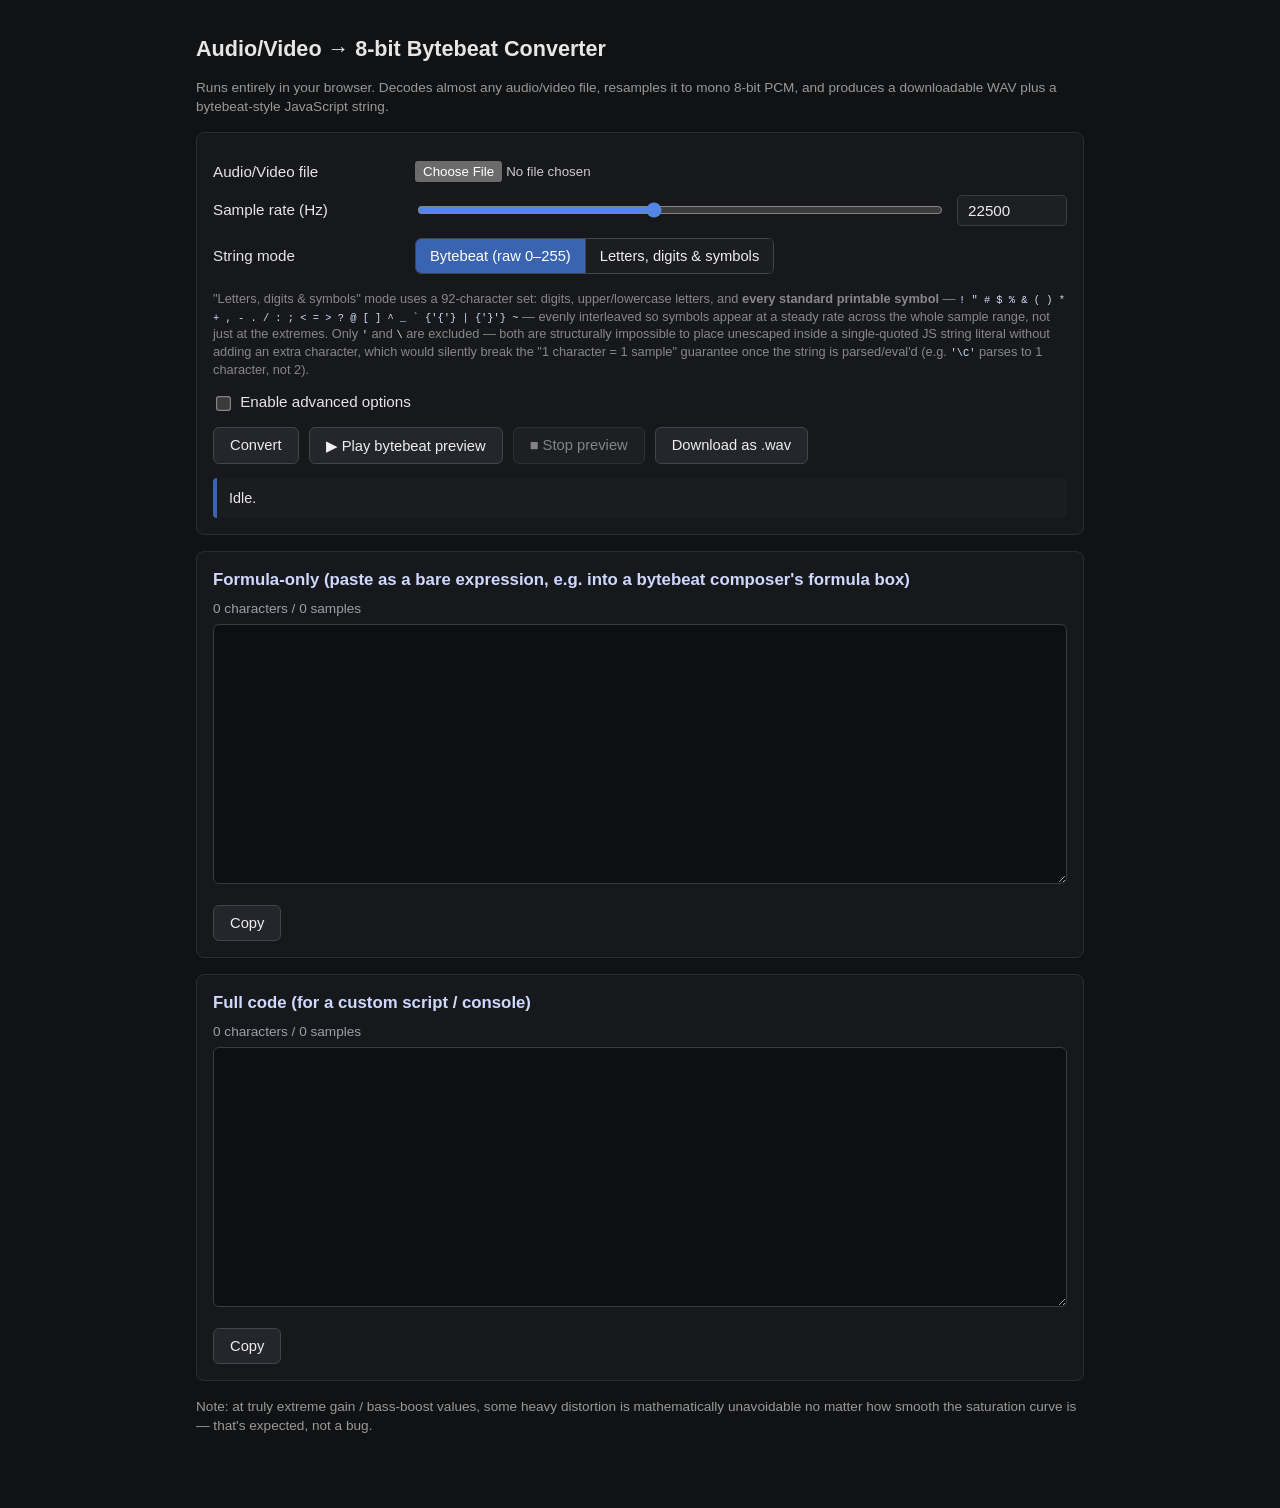
==== index.html @ 59a9df99 "Update index.html" ====
<!DOCTYPE html>
<html lang="en">
<head>
<meta charset="UTF-8">
<meta name="viewport" content="width=device-width, initial-scale=1.0">
<title>Audio/Video → Bytebeat Converter</title>
<style>
  :root { color-scheme: dark; }
  * { box-sizing: border-box; }
  body {
    background: #111214;
    color: #e6e6e6;
    font-family: -apple-system, BlinkMacSystemFont, "Segoe UI", Roboto, Arial, sans-serif;
    max-width: 920px;
    margin: 0 auto;
    padding: 20px 16px 60px;
    line-height: 1.4;
  }
  h1 { font-size: 1.35em; margin-bottom: 4px; }
  h3 { margin: 0 0 8px; font-size: 1.05em; color: #cfd8ff; }
  .subtle { color: #999; font-size: 0.85em; }
  .section {
    background: #17181b;
    border: 1px solid #2c2d31;
    border-radius: 8px;
    padding: 16px;
    margin: 16px 0;
  }
  .row {
    display: flex;
    align-items: center;
    gap: 12px;
    margin: 12px 0;
    flex-wrap: wrap;
  }
  .row > label {
    min-width: 190px;
    font-size: 0.95em;
  }
  .row.hidden { display: none; }
  input[type="number"] {
    background: #1e1f23;
    color: #eee;
    border: 1px solid #3a3b40;
    padding: 6px 10px;
    border-radius: 5px;
    width: 110px;
    font-size: 0.95em;
  }
  input[type="number"]:disabled { opacity: 0.45; }
  input[type="range"] {
    flex: 1;
    min-width: 160px;
    accent-color: #5386e4;
  }
  input[type="file"] { color: #ccc; max-width: 100%; }
  input[type="checkbox"] { transform: scale(1.15); margin-right: 6px; vertical-align: middle; }
  button {
    background: #24262b;
    color: #eee;
    border: 1px solid #43454b;
    padding: 9px 16px;
    border-radius: 6px;
    cursor: pointer;
    font-size: 0.92em;
  }
  button:hover { background: #33353b; }
  button:disabled { opacity: 0.5; cursor: default; }
  .seg {
    display: inline-flex;
    flex-wrap: wrap;
    border: 1px solid #43454b;
    border-radius: 6px;
    overflow: hidden;
  }
  .seg button {
    border: none;
    border-radius: 0;
    background: #1c1d20;
    padding: 9px 14px;
  }
  .seg button + button { border-left: 1px solid #43454b; }
  .seg button.active { background: #3a63b0; color: #fff; }
  textarea {
    width: 100%;
    height: 260px;
    background: #0e0f11;
    color: #b7f7c0;
    border: 1px solid #3a3b40;
    border-radius: 6px;
    padding: 10px;
    font-family: "SFMono-Regular", Consolas, Menlo, monospace;
    font-size: 12px;
    white-space: pre-wrap;
    word-wrap: break-word;
    overflow-wrap: anywhere;
    word-break: break-all;
    overflow-x: hidden;
    resize: vertical;
  }
  .count { font-size: 0.85em; color: #9aa0aa; margin-bottom: 6px; }
  .composition {
    font-size: 0.82em;
    color: #9adfa0;
    margin-bottom: 8px;
    background: #0e0f11;
    border: 1px solid #2c2d31;
    border-radius: 5px;
    padding: 8px 10px;
    display: none;
  }
  .composition.visible { display: block; }
  #status {
    padding: 10px 12px;
    background: #1b1c1f;
    border-left: 4px solid #3a63b0;
    border-radius: 4px;
    margin-top: 14px;
    min-height: 1.3em;
    font-size: 0.9em;
    white-space: pre-wrap;
  }
  .btnrow { display: flex; gap: 10px; flex-wrap: wrap; margin-top: 14px; }
  .note { font-size: 0.8em; color: #888; margin-top: 4px; }
  code { color: #cfe0ff; }
</style>
</head>
<body>

<h1>Audio/Video → 8-bit Bytebeat Converter</h1>
<p class="subtle">Runs entirely in your browser. Decodes almost any audio/video file, resamples it to mono 8-bit PCM, and produces a downloadable WAV plus a bytebeat-style JavaScript string.</p>

<div class="section">

  <div class="row">
    <label for="fileInput">Audio/Video file</label>
    <input type="file" id="fileInput">
  </div>

  <div class="row">
    <label for="sampleRateNumber">Sample rate (Hz)</label>
    <input type="range" id="sampleRateSlider" min="1" max="50000" step="1" value="22500">
    <input type="number" id="sampleRateNumber" min="1" max="50000" step="1" value="22500">
  </div>

  <div class="row">
    <label>String mode</label>
    <div class="seg" id="modeSeg">
      <button type="button" data-mode="raw" class="active">Bytebeat (raw 0–255)</button>
      <button type="button" data-mode="letters">Letters, digits &amp; symbols</button>
    </div>
  </div>
  <div class="row">
    <span class="note">
      "Letters, digits &amp; symbols" mode uses a 92-character set: digits, upper/lowercase letters, and
      <b>every standard printable symbol</b> — <code>! " # $ % &amp; ( ) * + , - . / : ; &lt; = &gt; ? @ [ ] ^ _ ` {'{'} | {'}'} ~</code> —
      evenly interleaved so symbols appear at a steady rate across the whole sample range, not just at the extremes.
      Only <code>'</code> and <code>\</code> are excluded — both are structurally impossible to place unescaped inside a
      single-quoted JS string literal without adding an extra character, which would silently break the
      "1 character = 1 sample" guarantee once the string is parsed/eval'd (e.g. <code>'\C'</code> parses to 1 character, not 2).
    </span>
  </div>
  <div class="composition" id="compositionBox"></div>

  <div class="row">
    <label><input type="checkbox" id="advancedCheckbox"> Enable advanced options</label>
  </div>

  <div class="row hidden" id="volumeRow">
    <label for="volumeInput">Volume (%)</label>
    <input type="number" id="volumeInput" value="100" step="1">
    <span class="note">Scales amplitude before quantization. No upper limit — extreme values will saturate/distort.</span>
  </div>

  <div class="row hidden" id="bassRow">
    <label><input type="checkbox" id="bassCheckbox"> Bass boost (dB)</label>
    <input type="number" id="bassDbInput" value="15" step="1" disabled>
    <span class="note">Low-shelf boost around 150Hz. Only applied when this checkbox is checked.</span>
  </div>

  <div class="btnrow">
    <button id="convertBtn">Convert</button>
    <button id="playBtn">▶ Play bytebeat preview</button>
    <button id="stopBtn" disabled>■ Stop preview</button>
    <button id="downloadWavBtn">Download as .wav</button>
  </div>

  <div id="status">Idle.</div>
</div>

<div class="section">
  <h3>Formula-only (paste as a bare expression, e.g. into a bytebeat composer's formula box)</h3>
  <div class="count" id="countFormula">0 characters / 0 samples</div>
  <textarea id="formulaOutput" readonly wrap="soft"></textarea>
  <div class="btnrow"><button id="copyFormulaBtn">Copy</button></div>
</div>

<div class="section">
  <h3>Full code (for a custom script / console)</h3>
  <div class="count" id="countFull">0 characters / 0 samples</div>
  <textarea id="fullOutput" readonly wrap="soft"></textarea>
  <div class="btnrow"><button id="copyFullBtn">Copy</button></div>
</div>

<p class="subtle">Note: at truly extreme gain / bass-boost values, some heavy distortion is mathematically unavoidable no matter how smooth the saturation curve is — that's expected, not a bug.</p>

<script>
(function(){
  'use strict';

  // ---------- DOM refs ----------
  const fileInput = document.getElementById('fileInput');
  const sampleRateSlider = document.getElementById('sampleRateSlider');
  const sampleRateNumber = document.getElementById('sampleRateNumber');
  const modeSeg = document.getElementById('modeSeg');
  const advancedCheckbox = document.getElementById('advancedCheckbox');
  const volumeRow = document.getElementById('volumeRow');
  const bassRow = document.getElementById('bassRow');
  const volumeInput = document.getElementById('volumeInput');
  const bassCheckbox = document.getElementById('bassCheckbox');
  const bassDbInput = document.getElementById('bassDbInput');
  const convertBtn = document.getElementById('convertBtn');
  const playBtn = document.getElementById('playBtn');
  const stopBtn = document.getElementById('stopBtn');
  const downloadWavBtn = document.getElementById('downloadWavBtn');
  const statusEl = document.getElementById('status');
  const formulaOutput = document.getElementById('formulaOutput');
  const fullOutput = document.getElementById('fullOutput');
  const countFormula = document.getElementById('countFormula');
  const countFull = document.getElementById('countFull');
  const copyFormulaBtn = document.getElementById('copyFormulaBtn');
  const copyFullBtn = document.getElementById('copyFullBtn');
  const compositionBox = document.getElementById('compositionBox');

  let currentMode = 'raw'; // 'raw' | 'letters'
  let previewCtx = null;
  let previewSource = null;

  function setStatus(msg){ statusEl.textContent = msg; }

  // ---------- sample rate slider/number sync ----------
  function clampRate(v){
    v = Math.round(v);
    if (isNaN(v)) v = 22500;
    if (v < 1) v = 1;
    if (v > 50000) v = 50000;
    return v;
  }
  sampleRateSlider.addEventListener('input', () => {
    sampleRateNumber.value = sampleRateSlider.value;
  });
  sampleRateNumber.addEventListener('input', () => {
    const raw = parseInt(sampleRateNumber.value, 10);
    if (!isNaN(raw) && raw >= 1 && raw <= 50000) {
      sampleRateSlider.value = raw;
    }
  });
  sampleRateNumber.addEventListener('blur', () => {
    const v = clampRate(parseInt(sampleRateNumber.value, 10));
    sampleRateNumber.value = v;
    sampleRateSlider.value = v;
  });
  function getSampleRate(){ return clampRate(parseInt(sampleRateNumber.value, 10)); }

  // ---------- mode segmented buttons ----------
  modeSeg.querySelectorAll('button').forEach(btn => {
    btn.addEventListener('click', () => {
      modeSeg.querySelectorAll('button').forEach(b => b.classList.remove('active'));
      btn.classList.add('active');
      currentMode = btn.dataset.mode;
      renderOutputs(); // re-render immediately from the last converted bytes, no reconversion needed
    });
  });

  // ---------- advanced options gating ----------
  advancedCheckbox.addEventListener('change', () => {
    const show = advancedCheckbox.checked;
    volumeRow.classList.toggle('hidden', !show);
    bassRow.classList.toggle('hidden', !show);
  });
  bassCheckbox.addEventListener('change', () => {
    bassDbInput.disabled = !bassCheckbox.checked;
  });

  // ---------- helpers ----------
  function downmixToMono(buffer){
    const channels = buffer.numberOfChannels;
    const length = buffer.length;
    const out = new Float32Array(length);
    for (let c = 0; c < channels; c++){
      const ch = buffer.getChannelData(c);
      for (let i = 0; i < length; i++) out[i] += ch[i];
    }
    if (channels > 1){
      for (let i = 0; i < length; i++) out[i] /= channels;
    }
    return out;
  }

  function resampleLinear(data, fromRate, toRate){
    if (fromRate === toRate) return data;
    const inLen = data.length;
    if (inLen === 0) return new Float32Array(0);
    const outLen = Math.max(1, Math.round(inLen * toRate / fromRate));
    const out = new Float32Array(outLen);
    if (inLen === 1){ out.fill(data[0]); return out; }
    const scale = (inLen - 1) / Math.max(1, (outLen - 1));
    for (let i = 0; i < outLen; i++){
      const srcPos = i * scale;
      const idx0 = Math.floor(srcPos);
      const idx1 = Math.min(inLen - 1, idx0 + 1);
      const frac = srcPos - idx0;
      out[i] = data[idx0] * (1 - frac) + data[idx1] * frac;
    }
    return out;
  }

  function makeSaturationCurve(){
    // Smooth tanh-based soft saturation, normalized so endpoints map to +-1
    const n = 1024;
    const curve = new Float32Array(n);
    const k = 1.2;
    const norm = Math.tanh(k);
    for (let i = 0; i < n; i++){
      const x = (i / (n - 1)) * 2 - 1;
      curve[i] = Math.tanh(x * k) / norm;
    }
    return curve;
  }

  function decodeAudioDataAsync(ctx, buf){
    return new Promise((resolve, reject) => {
      let settled = false;
      const done = (fn, val) => { if (!settled){ settled = true; fn(val); } };
      try {
        const maybePromise = ctx.decodeAudioData(
          buf,
          (decoded) => done(resolve, decoded),
          (err) => done(reject, err || new Error('decodeAudioData failed'))
        );
        if (maybePromise && typeof maybePromise.then === 'function'){
          maybePromise.then((decoded) => done(resolve, decoded))
                       .catch((err) => done(reject, err));
        }
      } catch (err){
        done(reject, err);
      }
    });
  }

  // ---------- ffmpeg.wasm fallback (lazy-loaded) ----------
  let ffmpegInstance = null;
  function loadScript(src){
    return new Promise((resolve, reject) => {
      const s = document.createElement('script');
      s.src = src;
      s.onload = () => resolve();
      s.onerror = () => reject(new Error('Failed to load ' + src));
      document.head.appendChild(s);
    });
  }
  async function loadFFmpeg(){
    if (ffmpegInstance) return ffmpegInstance;
    setStatus('Loading ffmpeg.wasm fallback decoder (~25MB, first time only)...');
    if (!window.FFmpeg){
      await loadScript('https://unpkg.com/@ffmpeg/ffmpeg@0.11.6/dist/ffmpeg.min.js');
    }
    const { createFFmpeg } = window.FFmpeg;
    ffmpegInstance = createFFmpeg({
      log: false,
      corePath: 'https://unpkg.com/@ffmpeg/core@0.11.0/dist/ffmpeg-core.js'
    });
    await ffmpegInstance.load();
    return ffmpegInstance;
  }
  async function decodeWithFFmpeg(file, ctx){
    const ffmpeg = await loadFFmpeg();
    const { fetchFile } = window.FFmpeg;
    const extMatch = file.name.match(/\.[a-z0-9]+$/i);
    const inName = 'input' + (extMatch ? extMatch[0] : '.dat');
    ffmpeg.FS('writeFile', inName, await fetchFile(file));
    setStatus('Transcoding with ffmpeg.wasm...');
    await ffmpeg.run('-i', inName, 'output.wav');
    const outData = ffmpeg.FS('readFile', 'output.wav');
    const wavBuffer = outData.buffer.slice(outData.byteOffset, outData.byteOffset + outData.byteLength);
    try { ffmpeg.FS('unlink', inName); ffmpeg.FS('unlink', 'output.wav'); } catch(e){}
    return await decodeAudioDataAsync(ctx, wavBuffer);
  }

  // ---------- string encoding ----------

  // Mode 1: raw bytes mapped straight to char codes 0-255, with only the
  // 4 characters that would break a single-quoted single-line JS string
  // literal remapped to a nearby safe code.
  const UNSAFE_MAP = { 39: 38, 92: 91, 10: 9, 13: 12 }; // ' \ LF CR -> nearby safe codes
  function toRawSafeString(bytes){
    const arr = new Array(bytes.length);
    for (let i = 0; i < bytes.length; i++){
      let code = bytes[i];
      if (Object.prototype.hasOwnProperty.call(UNSAFE_MAP, code)) code = UNSAFE_MAP[code];
      arr[i] = String.fromCharCode(code);
    }
    return arr.join('');
  }

  // Mode 2: quantize each byte to one level of a 92-character safe,
  // readable charset (digits + upper + lower + symbols), EVENLY
  // INTERLEAVED so that symbols appear at a consistent rate across the
  // entire byte range — not clustered only at the extremes. This matters
  // because most real audio hovers near the middle byte value (~128,
  // silence), so a naive ASCII-ordered charset would rarely show a symbol.
  //
  // ' and \ are excluded: they cannot appear unescaped inside a
  // single-quoted JS string literal without adding an extra escape
  // character, which would break the strict "1 character = 1 sample"
  // length guarantee once the string is parsed/eval'd.
  const SYMBOL_CHARS = ['!','"','#','$','%','&','(',')','*','+',',','-','.','/',
                         ':',';','<','=','>','?','@','[',']','^','_','`','{','|','}','~'];
  const DIGIT_CHARS  = '0123456789'.split('');
  const UPPER_CHARS  = 'ABCDEFGHIJKLMNOPQRSTUVWXYZ'.split('');
  const LOWER_CHARS  = 'abcdefghijklmnopqrstuvwxyz'.split('');
  const SYMBOL_SET = new Set(SYMBOL_CHARS);

  function fairInterleave(groups){
    const total = groups.reduce((s, g) => s + g.length, 0);
    const state = groups.map(g => ({
      items: g,
      idx: 0,
      step: total / g.length,
      nextDue: (total / g.length) / 2 // stagger starting offsets
    }));
    const result = new Array(total);
    for (let i = 0; i < total; i++){
      let best = -1;
      for (let gi = 0; gi < state.length; gi++){
        const s = state[gi];
        if (s.idx < s.items.length && (best === -1 || s.nextDue < state[best].nextDue)) best = gi;
      }
      const s = state[best];
      result[i] = s.items[s.idx];
      s.idx++;
      s.nextDue += s.step;
    }
    return result.join('');
  }

  const CHARSET_LETTERS_SYMBOLS = fairInterleave([SYMBOL_CHARS, DIGIT_CHARS, UPPER_CHARS, LOWER_CHARS]);

  function toQuantizedString(bytes, charset){
    const n = charset.length;
    const arr = new Array(bytes.length);
    for (let i = 0; i < bytes.length; i++){
      let level = Math.floor(bytes[i] * n / 256);
      if (level >= n) level = n - 1;
      if (level < 0) level = 0;
      arr[i] = charset[level];
    }
    return arr.join('');
  }

  // Single, unambiguous dispatch point used everywhere a string is generated.
  function encodeForMode(bytes, mode){
    if (mode === 'letters') return toQuantizedString(bytes, CHARSET_LETTERS_SYMBOLS);
    return toRawSafeString(bytes); // default / 'raw'
  }

  function modeLabelFor(mode){
    if (mode === 'letters') return 'Letters, digits & symbols (' + CHARSET_LETTERS_SYMBOLS.length + '-char safe set, evenly interleaved)';
    return 'Bytebeat (raw 0-255)';
  }

  // Measures the ACTUAL composition of a generated string, so it can be
  // displayed as concrete proof that symbols really are present, not
  // just theoretically included in the charset.
  function computeComposition(str){
    let symbols = 0, digits = 0, upper = 0, lower = 0, other = 0;
    for (let i = 0; i < str.length; i++){
      const c = str[i];
      if (c >= '0' && c <= '9') digits++;
      else if (c >= 'A' && c <= 'Z') upper++;
      else if (c >= 'a' && c <= 'z') lower++;
      else if (SYMBOL_SET.has(c)) symbols++;
      else other++;
    }
    return { symbols, digits, upper, lower, other, total: str.length };
  }

  function pct(n, total){ return total ? ((n / total) * 100).toFixed(1) : '0.0'; }

  function renderOutputs(){
    const bytes = window.__rawBytes;
    if (!bytes || !bytes.length){
      formulaOutput.value = '';
      fullOutput.value = '';
      countFormula.textContent = '0 characters / 0 samples';
      countFull.textContent = '0 characters / 0 samples';
      compositionBox.classList.remove('visible');
      return;
    }
    const str = encodeForMode(bytes, currentMode);

    if (str.length !== bytes.length){
      // Should never happen; guard explicitly per spec.
      setStatus('Internal error: string length (' + str.length + ') does not match sample count (' + bytes.length + ')!');
      return;
    }

    const len = str.length;
    const modeLabel = modeLabelFor(currentMode);

    formulaOutput.value = "'" + str + "'.charCodeAt(t % " + len + ")";
    fullOutput.value =
      "a = '" + str + "';\n" +
      "// sample rate: " + window.__sampleRate + " Hz\n" +
      "// mode: " + modeLabel + "\n" +
      "// t => a.charCodeAt(t % a.length)";

    countFormula.textContent = len + ' characters / ' + bytes.length + ' samples';
    countFull.textContent = len + ' characters / ' + bytes.length + ' samples';

    if (currentMode === 'letters'){
      const comp = computeComposition(str);
      compositionBox.innerHTML =
        '<b>Actual measured composition of this ' + comp.total + '-character string:</b><br>' +
        'Symbols: ' + comp.symbols + ' (' + pct(comp.symbols, comp.total) + '%) &nbsp;|&nbsp; ' +
        'Digits: ' + comp.digits + ' (' + pct(comp.digits, comp.total) + '%) &nbsp;|&nbsp; ' +
        'Uppercase: ' + comp.upper + ' (' + pct(comp.upper, comp.total) + '%) &nbsp;|&nbsp; ' +
        'Lowercase: ' + comp.lower + ' (' + pct(comp.lower, comp.total) + '%)' +
        (comp.other ? ' &nbsp;|&nbsp; Other: ' + comp.other : '');
      compositionBox.classList.add('visible');
    } else {
      compositionBox.classList.remove('visible');
    }
  }

  // ---------- WAV export ----------
  function writeAsciiString(view, offset, str){
    for (let i = 0; i < str.length; i++) view.setUint8(offset + i, str.charCodeAt(i));
  }
  function downloadWav(){
    const bytes = window.__rawBytes;
    if (!bytes || !bytes.length){ setStatus('Convert a file first.'); return; }
    const sampleRate = window.__sampleRate;
    const header = new ArrayBuffer(44);
    const view = new DataView(header);
    writeAsciiString(view, 0, 'RIFF');
    view.setUint32(4, 36 + bytes.length, true);
    writeAsciiString(view, 8, 'WAVE');
    writeAsciiString(view, 12, 'fmt ');
    view.setUint32(16, 16, true);       // fmt chunk size
    view.setUint16(20, 1, true);        // PCM format
    view.setUint16(22, 1, true);        // mono
    view.setUint32(24, sampleRate, true);
    view.setUint32(28, sampleRate * 1 * 1, true); // byte rate
    view.setUint16(32, 1, true);        // block align
    view.setUint16(34, 8, true);        // bits per sample
    writeAsciiString(view, 36, 'data');
    view.setUint32(40, bytes.length, true);

    const blob = new Blob([header, bytes], { type: 'audio/wav' });
    const url = URL.createObjectURL(blob);
    const a = document.createElement('a');
    a.href = url;
    a.download = 'bytebeat_output.wav';
    document.body.appendChild(a);
    a.click();
    document.body.removeChild(a);
    setTimeout(() => URL.revokeObjectURL(url), 2000);
  }

  // ---------- preview playback ----------
  function stopPreview(){
    if (previewSource){
      try { previewSource.onended = null; previewSource.stop(); } catch(e){}
      previewSource = null;
    }
    if (previewCtx){
      try { previewCtx.close(); } catch(e){}
      previewCtx = null;
    }
    stopBtn.disabled = true;
  }

  function playPreview(){
    const bytes = window.__rawBytes;
    if (!bytes || !bytes.length){ setStatus('Convert a file first.'); return; }

    stopPreview(); // ensure only one preview plays at a time

    const rate = window.__sampleRate;
    const ctx = new (window.AudioContext || window.webkitAudioContext)();
    let buffer;
    try {
      buffer = ctx.createBuffer(1, bytes.length, rate);
    } catch (e){
      const clamped = Math.min(Math.max(rate, 3000), 192000);
      try {
        buffer = ctx.createBuffer(1, bytes.length, clamped);
        setStatus('Note: this browser cannot preview at exactly ' + rate + ' Hz; using ' + clamped + ' Hz for preview only (download is unaffected).');
      } catch (e2){
        setStatus('This browser cannot preview at this sample rate. The WAV/string output is unaffected.');
        try { ctx.close(); } catch(e3){}
        return;
      }
    }
    const chData = buffer.getChannelData(0);
    for (let i = 0; i < bytes.length; i++) chData[i] = (bytes[i] - 128) / 128;

    const src = ctx.createBufferSource();
    src.buffer = buffer;
    src.connect(ctx.destination);
    src.onended = () => {
      setStatus('Preview finished.');
      stopBtn.disabled = true;
      previewSource = null;
      if (previewCtx === ctx){
        try { ctx.close(); } catch(e){}
        previewCtx = null;
      }
    };

    previewCtx = ctx;
    previewSource = src;
    stopBtn.disabled = false;

    src.start();
    setStatus('Playing preview...');
  }

  // ---------- main conversion pipeline ----------
  async function convert(){
    const file = fileInput.files[0];
    if (!file){ setStatus('Please choose a file.'); return; }
    stopPreview();
    convertBtn.disabled = true;
    try {
      setStatus('Reading file...');
      const arrayBuffer = await file.arrayBuffer();
      const tempCtx = new (window.AudioContext || window.webkitAudioContext)();

      let audioBuffer;
      try {
        setStatus('Decoding audio (native Web Audio API)...');
        audioBuffer = await decodeAudioDataAsync(tempCtx, arrayBuffer.slice(0));
      } catch (e){
        setStatus('Native decode failed — falling back to ffmpeg.wasm for this format...');
        audioBuffer = await decodeWithFFmpeg(file, tempCtx);
      }
      try { tempCtx.close(); } catch(e){}

      setStatus('Downmixing to mono...');
      let monoData = downmixToMono(audioBuffer);
      let procRate = audioBuffer.sampleRate;

      // OfflineAudioContext requires a sample rate within a valid range;
      // if the source is unusually low, bump it up before effects processing.
      if (procRate < 8000){
        monoData = resampleLinear(monoData, procRate, 8000);
        procRate = 8000;
      }

      let processedData = monoData;

      if (advancedCheckbox.checked){
        setStatus('Applying volume / bass boost / saturation...');
        const volume = parseFloat(volumeInput.value);
        const gainValue = isFinite(volume) ? volume / 100 : 1;
        const bassOn = bassCheckbox.checked;
        const bassDb = parseFloat(bassDbInput.value);
        const bassGainDb = isFinite(bassDb) ? bassDb : 0;

        const offlineCtx = new OfflineAudioContext(1, monoData.length, procRate);
        const srcBuffer = offlineCtx.createBuffer(1, monoData.length, procRate);
        srcBuffer.copyToChannel(monoData, 0);
        const source = offlineCtx.createBufferSource();
        source.buffer = srcBuffer;

        let node = source;

        if (bassOn){
          const biquad = offlineCtx.createBiquadFilter();
          biquad.type = 'lowshelf';
          biquad.frequency.value = 150;
          biquad.gain.value = bassGainDb;
          node.connect(biquad);
          node = biquad;
        }

        const gainNode = offlineCtx.createGain();
        gainNode.gain.value = gainValue;
        node.connect(gainNode);
        node = gainNode;

        const shaper = offlineCtx.createWaveShaper();
        shaper.curve = makeSaturationCurve();
        shaper.oversample = '4x';
        node.connect(shaper);
        node = shaper;

        node.connect(offlineCtx.destination);
        source.start();
        const rendered = await offlineCtx.startRendering();
        processedData = rendered.getChannelData(0);
      }

      const targetRate = getSampleRate();
      setStatus('Resampling to ' + targetRate + ' Hz...');
      const finalData = resampleLinear(processedData, procRate, targetRate);

      setStatus('Quantizing to 8-bit PCM...');
      const rawBytes = new Uint8Array(finalData.length);
      for (let i = 0; i < finalData.length; i++){
        let v = Math.round((finalData[i] * 0.5 + 0.5) * 255);
        if (v < 0) v = 0; else if (v > 255) v = 255;
        rawBytes[i] = v;
      }

      window.__rawBytes = rawBytes;
      window.__sampleRate = targetRate;
      renderOutputs();
      setStatus('Done: ' + rawBytes.length + ' samples at ' + targetRate + ' Hz (mono, 8-bit).');
    } catch (err){
      console.error(err);
      setStatus('Error: ' + (err && err.message ? err.message : String(err)));
    } finally {
      convertBtn.disabled = false;
    }
  }

  // ---------- copy buttons ----------
  async function copyText(el){
    try {
      await navigator.clipboard.writeText(el.value);
      setStatus('Copied to clipboard.');
    } catch (e){
      el.select();
      try { document.execCommand('copy'); setStatus('Copied to clipboard (fallback).'); }
      catch (e2){ setStatus('Copy failed — please select and copy manually.'); }
    }
  }

  // ---------- wire up ----------
  convertBtn.addEventListener('click', convert);
  playBtn.addEventListener('click', playPreview);
  stopBtn.addEventListener('click', stopPreview);
  downloadWavBtn.addEventListener('click', downloadWav);
  copyFormulaBtn.addEventListener('click', () => copyText(formulaOutput));
  copyFullBtn.addEventListener('click', () => copyText(fullOutput));

  renderOutputs();
})();
</script>
</body>
</html>
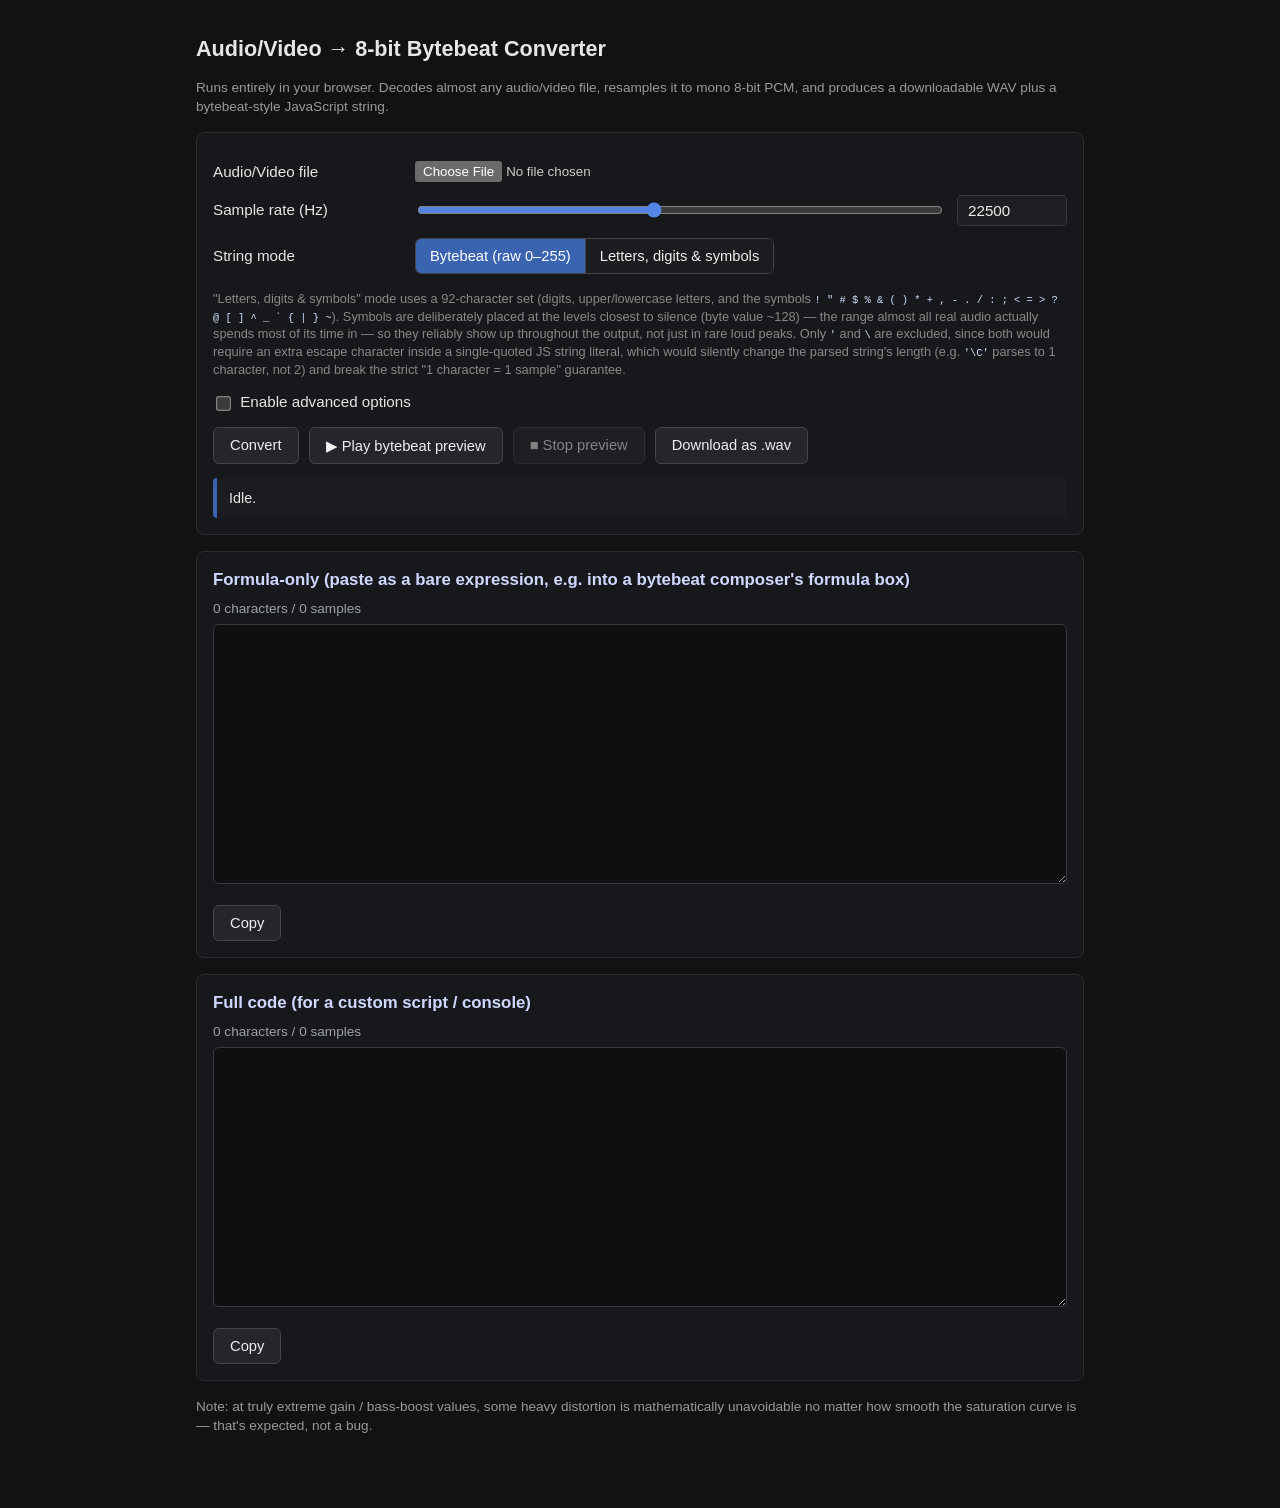
==== commit 82676313: "Update index.html" ====
--- a/index.html
+++ b/index.html
@@ -152,12 +152,14 @@
   </div>
   <div class="row">
     <span class="note">
-      "Letters, digits &amp; symbols" mode uses a 92-character set: digits, upper/lowercase letters, and
-      <b>every standard printable symbol</b> — <code>! " # $ % &amp; ( ) * + , - . / : ; &lt; = &gt; ? @ [ ] ^ _ ` {'{'} | {'}'} ~</code> —
-      evenly interleaved so symbols appear at a steady rate across the whole sample range, not just at the extremes.
-      Only <code>'</code> and <code>\</code> are excluded — both are structurally impossible to place unescaped inside a
-      single-quoted JS string literal without adding an extra character, which would silently break the
-      "1 character = 1 sample" guarantee once the string is parsed/eval'd (e.g. <code>'\C'</code> parses to 1 character, not 2).
+      "Letters, digits &amp; symbols" mode uses a 92-character set (digits, upper/lowercase letters, and
+      the symbols <code>! " # $ % &amp; ( ) * + , - . / : ; &lt; = &gt; ? @ [ ] ^ _ ` { | } ~</code>).
+      Symbols are deliberately placed at the levels closest to silence (byte value ~128) — the range almost
+      all real audio actually spends most of its time in — so they reliably show up throughout the output,
+      not just in rare loud peaks. Only <code>'</code> and <code>\</code> are excluded, since both would
+      require an extra escape character inside a single-quoted JS string literal, which would silently
+      change the parsed string's length (e.g. <code>'\C'</code> parses to 1 character, not 2) and break the
+      strict "1 character = 1 sample" guarantee.
     </span>
   </div>
   <div class="composition" id="compositionBox"></div>
@@ -403,17 +405,22 @@
     return arr.join('');
   }
 
-  // Mode 2: quantize each byte to one level of a 92-character safe,
-  // readable charset (digits + upper + lower + symbols), EVENLY
-  // INTERLEAVED so that symbols appear at a consistent rate across the
-  // entire byte range — not clustered only at the extremes. This matters
-  // because most real audio hovers near the middle byte value (~128,
-  // silence), so a naive ASCII-ordered charset would rarely show a symbol.
+  // Mode 2: quantize each byte to one of a 92-character safe, readable
+  // charset (digits + upper + lower + symbols).
   //
-  // ' and \ are excluded: they cannot appear unescaped inside a
-  // single-quoted JS string literal without adding an extra escape
-  // character, which would break the strict "1 character = 1 sample"
-  // length guarantee once the string is parsed/eval'd.
+  // KEY DESIGN POINT: symbols are deliberately assigned to the
+  // quantization levels CLOSEST TO THE CENTER (byte value ~128, i.e.
+  // silence/near-silence) rather than spread "evenly" across the full
+  // 0-255 range. Real-world audio spends the overwhelming majority of
+  // its time at or near silence, so a naive even spread meant a
+  // near-silent passage would almost always land on the exact same
+  // single non-symbol character for its entire duration. By placing all
+  // 30 symbols at the levels nearest to center, symbols reliably appear
+  // throughout typical audio, not just during rare loud peaks.
+  //
+  // ' and \ are excluded entirely: they cannot appear unescaped inside a
+  // single-quoted JS string literal without an extra escape character,
+  // which would break the strict "1 character = 1 sample" guarantee.
   const SYMBOL_CHARS = ['!','"','#','$','%','&','(',')','*','+',',','-','.','/',
                          ':',';','<','=','>','?','@','[',']','^','_','`','{','|','}','~'];
   const DIGIT_CHARS  = '0123456789'.split('');
@@ -421,13 +428,15 @@
   const LOWER_CHARS  = 'abcdefghijklmnopqrstuvwxyz'.split('');
   const SYMBOL_SET = new Set(SYMBOL_CHARS);
 
+  // Fairly interleaves multiple character groups (round-robin by
+  // proportion) — used only for ordering the non-symbol characters here.
   function fairInterleave(groups){
     const total = groups.reduce((s, g) => s + g.length, 0);
     const state = groups.map(g => ({
       items: g,
       idx: 0,
       step: total / g.length,
-      nextDue: (total / g.length) / 2 // stagger starting offsets
+      nextDue: (total / g.length) / 2
     }));
     const result = new Array(total);
     for (let i = 0; i < total; i++){
@@ -444,7 +453,30 @@
     return result.join('');
   }
 
-  const CHARSET_LETTERS_SYMBOLS = fairInterleave([SYMBOL_CHARS, DIGIT_CHARS, UPPER_CHARS, LOWER_CHARS]);
+  function buildCenterWeightedCharset(){
+    const outerChars = fairInterleave([DIGIT_CHARS, UPPER_CHARS, LOWER_CHARS]).split(''); // 62 chars
+    const n = SYMBOL_CHARS.length + outerChars.length; // 92
+
+    // Rank every level index (0..n-1) by how close it is to the exact
+    // center — the byte value quantization bucket that near-silent audio
+    // (byte ~128) falls into.
+    const centerPoint = (n - 1) / 2;
+    const levelOrder = Array.from({ length: n }, (_, i) => i)
+      .sort((a, b) => Math.abs(a - centerPoint) - Math.abs(b - centerPoint));
+
+    const charsetArr = new Array(n);
+    // The 30 levels closest to center get symbols.
+    for (let k = 0; k < SYMBOL_CHARS.length; k++){
+      charsetArr[levelOrder[k]] = SYMBOL_CHARS[k];
+    }
+    // The remaining, more extreme (louder) levels get digits/letters.
+    for (let k = 0; k < outerChars.length; k++){
+      charsetArr[levelOrder[SYMBOL_CHARS.length + k]] = outerChars[k];
+    }
+    return charsetArr.join('');
+  }
+
+  const CHARSET_LETTERS_SYMBOLS = buildCenterWeightedCharset();
 
   function toQuantizedString(bytes, charset){
     const n = charset.length;
@@ -465,13 +497,12 @@
   }
 
   function modeLabelFor(mode){
-    if (mode === 'letters') return 'Letters, digits & symbols (' + CHARSET_LETTERS_SYMBOLS.length + '-char safe set, evenly interleaved)';
+    if (mode === 'letters') return 'Letters, digits & symbols (' + CHARSET_LETTERS_SYMBOLS.length + '-char safe set, symbol-weighted near silence)';
     return 'Bytebeat (raw 0-255)';
   }
 
   // Measures the ACTUAL composition of a generated string, so it can be
-  // displayed as concrete proof that symbols really are present, not
-  // just theoretically included in the charset.
+  // displayed as concrete proof that symbols really are present.
   function computeComposition(str){
     let symbols = 0, digits = 0, upper = 0, lower = 0, other = 0;
     for (let i = 0; i < str.length; i++){
@@ -500,7 +531,6 @@
     const str = encodeForMode(bytes, currentMode);
 
     if (str.length !== bytes.length){
-      // Should never happen; guard explicitly per spec.
       setStatus('Internal error: string length (' + str.length + ') does not match sample count (' + bytes.length + ')!');
       return;
     }
@@ -585,7 +615,7 @@
     const bytes = window.__rawBytes;
     if (!bytes || !bytes.length){ setStatus('Convert a file first.'); return; }
 
-    stopPreview(); // ensure only one preview plays at a time
+    stopPreview();
 
     const rate = window.__sampleRate;
     const ctx = new (window.AudioContext || window.webkitAudioContext)();
@@ -652,8 +682,6 @@
       let monoData = downmixToMono(audioBuffer);
       let procRate = audioBuffer.sampleRate;
 
-      // OfflineAudioContext requires a sample rate within a valid range;
-      // if the source is unusually low, bump it up before effects processing.
       if (procRate < 8000){
         monoData = resampleLinear(monoData, procRate, 8000);
         procRate = 8000;
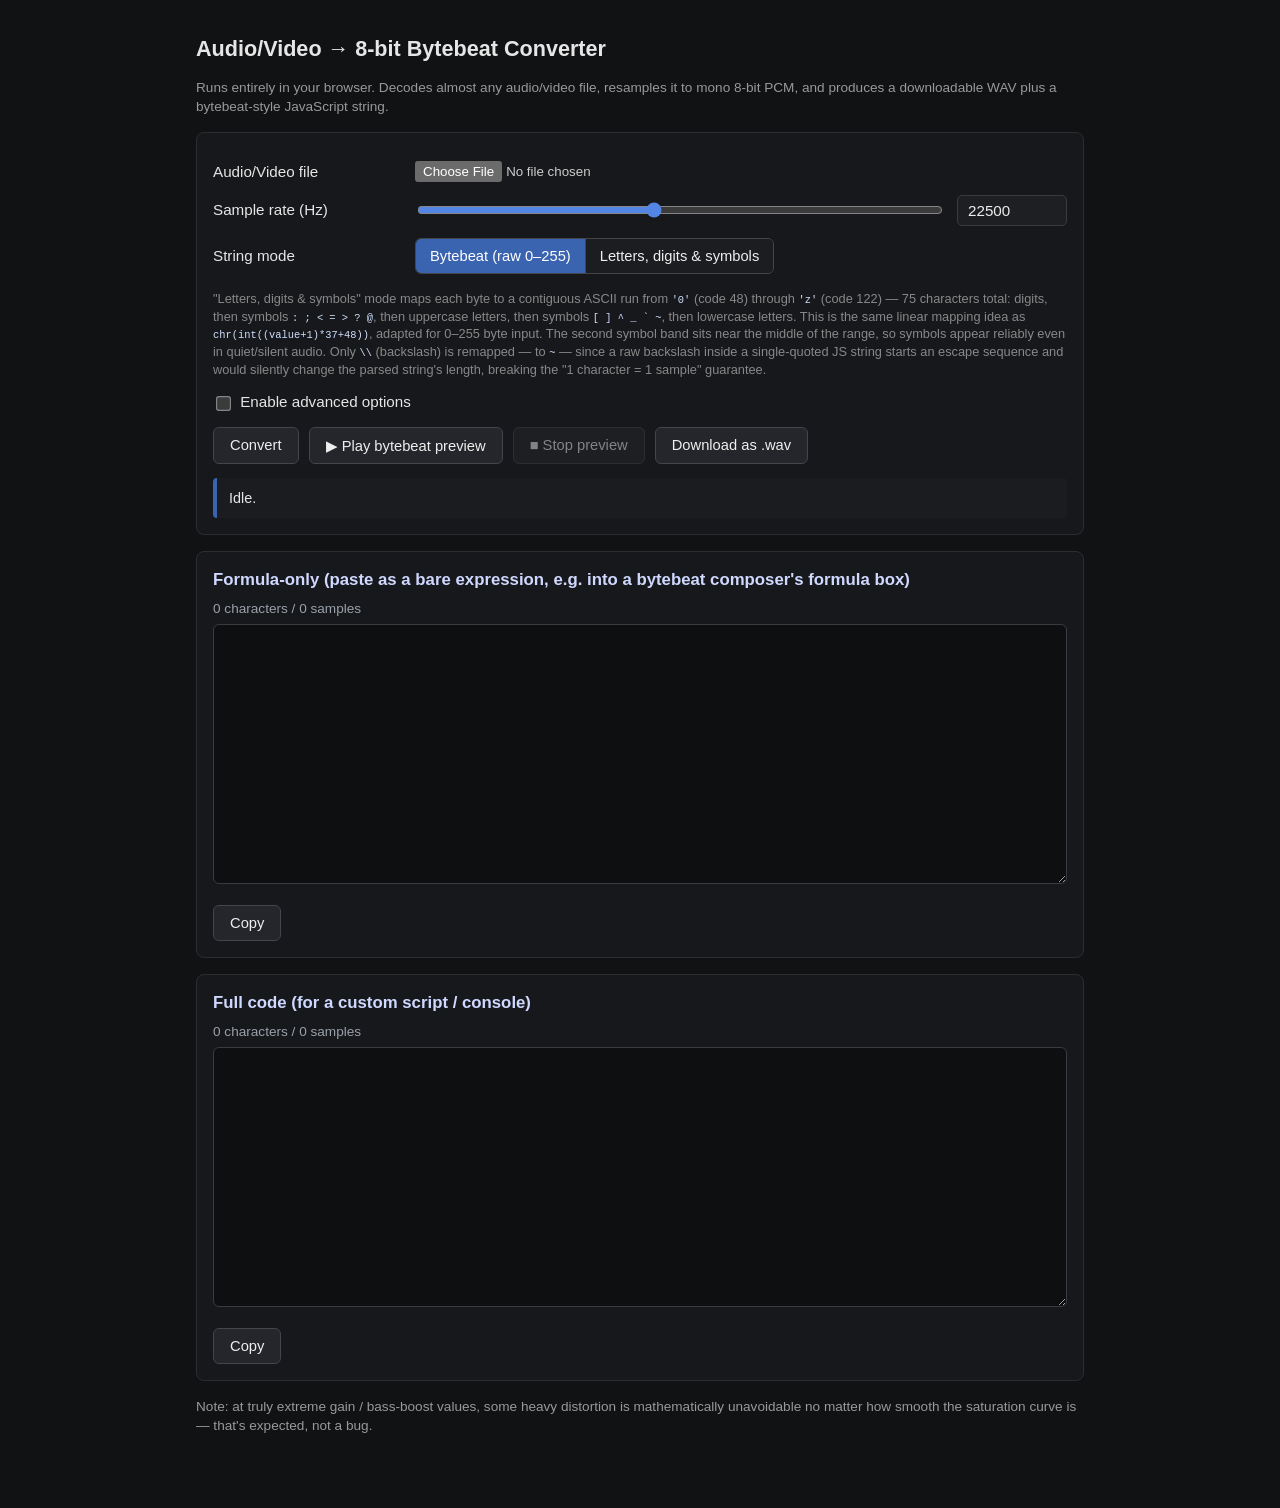
==== commit daecbc58: "Update index.html" ====
--- a/index.html
+++ b/index.html
@@ -134,7 +134,7 @@
 
   <div class="row">
     <label for="fileInput">Audio/Video file</label>
-    <input type="file" id="fileInput">
+    <input type="file" id="fileInput" accept="audio/*,video/*">
   </div>
 
   <div class="row">
@@ -152,14 +152,14 @@
   </div>
   <div class="row">
     <span class="note">
-      "Letters, digits &amp; symbols" mode uses a 92-character set (digits, upper/lowercase letters, and
-      the symbols <code>! " # $ % &amp; ( ) * + , - . / : ; &lt; = &gt; ? @ [ ] ^ _ ` { | } ~</code>).
-      Symbols are deliberately placed at the levels closest to silence (byte value ~128) — the range almost
-      all real audio actually spends most of its time in — so they reliably show up throughout the output,
-      not just in rare loud peaks. Only <code>'</code> and <code>\</code> are excluded, since both would
-      require an extra escape character inside a single-quoted JS string literal, which would silently
-      change the parsed string's length (e.g. <code>'\C'</code> parses to 1 character, not 2) and break the
-      strict "1 character = 1 sample" guarantee.
+      "Letters, digits &amp; symbols" mode maps each byte to a contiguous ASCII run from <code>'0'</code> (code 48)
+      through <code>'z'</code> (code 122) — 75 characters total: digits, then symbols <code>: ; &lt; = &gt; ? @</code>,
+      then uppercase letters, then symbols <code>[ ] ^ _ ` ~</code>, then lowercase letters. This is the same
+      linear mapping idea as <code>chr(int((value+1)*37+48))</code>, adapted for 0–255 byte input. The second
+      symbol band sits near the middle of the range, so symbols appear reliably even in quiet/silent audio.
+      Only <code>\\</code> (backslash) is remapped — to <code>~</code> — since a raw backslash inside a
+      single-quoted JS string starts an escape sequence and would silently change the parsed string's length,
+      breaking the "1 character = 1 sample" guarantee.
     </span>
   </div>
   <div class="composition" id="compositionBox"></div>
@@ -405,78 +405,44 @@
     return arr.join('');
   }
 
-  // Mode 2: quantize each byte to one of a 92-character safe, readable
-  // charset (digits + upper + lower + symbols).
+  // Mode 2: "Letters, digits & symbols" — ported from a reference
+  // implementation's mapping idea: chr(int((value + 1) * 37 + 48)),
+  // which for a float sample in roughly [-1, 1] produces a contiguous
+  // ASCII run from code 48 ('0') to code 122 ('z'). We adapt this for
+  // our 0-255 byte pipeline as: code = 48 + floor(byte * 75 / 256).
   //
-  // KEY DESIGN POINT: symbols are deliberately assigned to the
-  // quantization levels CLOSEST TO THE CENTER (byte value ~128, i.e.
-  // silence/near-silence) rather than spread "evenly" across the full
-  // 0-255 range. Real-world audio spends the overwhelming majority of
-  // its time at or near silence, so a naive even spread meant a
-  // near-silent passage would almost always land on the exact same
-  // single non-symbol character for its entire duration. By placing all
-  // 30 symbols at the levels nearest to center, symbols reliably appear
-  // throughout typical audio, not just during rare loud peaks.
+  // This contiguous range naturally contains TWO symbol bands in
+  // standard ASCII order:
+  //   codes 58-64: : ; < = > ? @      (between digits and uppercase)
+  //   codes 91-96: [ \ ] ^ _ `        (between uppercase and lowercase)
+  // The second band lands near the middle of the 75-level range, i.e.
+  // close to byte value ~160 — near where quiet/near-silent audio
+  // (byte ~128) actually falls — so symbols show up reliably in normal
+  // audio, not just at rare extremes.
   //
-  // ' and \ are excluded entirely: they cannot appear unescaped inside a
-  // single-quoted JS string literal without an extra escape character,
-  // which would break the strict "1 character = 1 sample" guarantee.
-  const SYMBOL_CHARS = ['!','"','#','$','%','&','(',')','*','+',',','-','.','/',
-                         ':',';','<','=','>','?','@','[',']','^','_','`','{','|','}','~'];
-  const DIGIT_CHARS  = '0123456789'.split('');
-  const UPPER_CHARS  = 'ABCDEFGHIJKLMNOPQRSTUVWXYZ'.split('');
-  const LOWER_CHARS  = 'abcdefghijklmnopqrstuvwxyz'.split('');
-  const SYMBOL_SET = new Set(SYMBOL_CHARS);
-
-  // Fairly interleaves multiple character groups (round-robin by
-  // proportion) — used only for ordering the non-symbol characters here.
-  function fairInterleave(groups){
-    const total = groups.reduce((s, g) => s + g.length, 0);
-    const state = groups.map(g => ({
-      items: g,
-      idx: 0,
-      step: total / g.length,
-      nextDue: (total / g.length) / 2
-    }));
-    const result = new Array(total);
-    for (let i = 0; i < total; i++){
-      let best = -1;
-      for (let gi = 0; gi < state.length; gi++){
-        const s = state[gi];
-        if (s.idx < s.items.length && (best === -1 || s.nextDue < state[best].nextDue)) best = gi;
-      }
-      const s = state[best];
-      result[i] = s.items[s.idx];
-      s.idx++;
-      s.nextDue += s.step;
-    }
-    return result.join('');
-  }
-
-  function buildCenterWeightedCharset(){
-    const outerChars = fairInterleave([DIGIT_CHARS, UPPER_CHARS, LOWER_CHARS]).split(''); // 62 chars
-    const n = SYMBOL_CHARS.length + outerChars.length; // 92
-
-    // Rank every level index (0..n-1) by how close it is to the exact
-    // center — the byte value quantization bucket that near-silent audio
-    // (byte ~128) falls into.
-    const centerPoint = (n - 1) / 2;
-    const levelOrder = Array.from({ length: n }, (_, i) => i)
-      .sort((a, b) => Math.abs(a - centerPoint) - Math.abs(b - centerPoint));
-
-    const charsetArr = new Array(n);
-    // The 30 levels closest to center get symbols.
-    for (let k = 0; k < SYMBOL_CHARS.length; k++){
-      charsetArr[levelOrder[k]] = SYMBOL_CHARS[k];
-    }
-    // The remaining, more extreme (louder) levels get digits/letters.
-    for (let k = 0; k < outerChars.length; k++){
-      charsetArr[levelOrder[SYMBOL_CHARS.length + k]] = outerChars[k];
-    }
-    return charsetArr.join('');
-  }
-
-  const CHARSET_LETTERS_SYMBOLS = buildCenterWeightedCharset();
+  // The reference implementation attempted to escape a literal
+  // backslash (code 92, which falls inside this range) by calling
+  // .replace() on each single character — that can never match a
+  // 2-character pattern, so it never actually worked, and would have
+  // let raw backslashes leak into a double-quoted JS string (silently
+  // corrupting length once parsed). Since escaping adds a character
+  // and breaks our strict 1-char-per-sample rule anyway, we instead
+  // REMAP backslash to '~' (a safe symbol not otherwise in this range),
+  // keeping the set at exactly 75 safe, readable characters.
+  function buildLettersDigitsSymbolsCharset(){
+    const chars = [];
+    for (let code = 48; code <= 122; code++){
+      chars.push(String.fromCharCode(code));
+    }
+    const backslashIndex = chars.indexOf('\\');
+    if (backslashIndex !== -1) chars[backslashIndex] = '~';
+    return chars.join('');
+  }
+  const CHARSET_LETTERS_SYMBOLS = buildLettersDigitsSymbolsCharset();
+
+  // Actual symbol characters present in the charset above (for the
+  // composition readout only).
+  const SYMBOL_SET = new Set([':',';','<','=','>','?','@','[',']','^','_','`','~']);
 
   function toQuantizedString(bytes, charset){
     const n = charset.length;
@@ -497,7 +463,7 @@
   }
 
   function modeLabelFor(mode){
-    if (mode === 'letters') return 'Letters, digits & symbols (' + CHARSET_LETTERS_SYMBOLS.length + '-char safe set, symbol-weighted near silence)';
+    if (mode === 'letters') return 'Letters, digits & symbols (' + CHARSET_LETTERS_SYMBOLS.length + '-char ASCII 48-122 run, \\ remapped to ~)';
     return 'Bytebeat (raw 0-255)';
   }
 
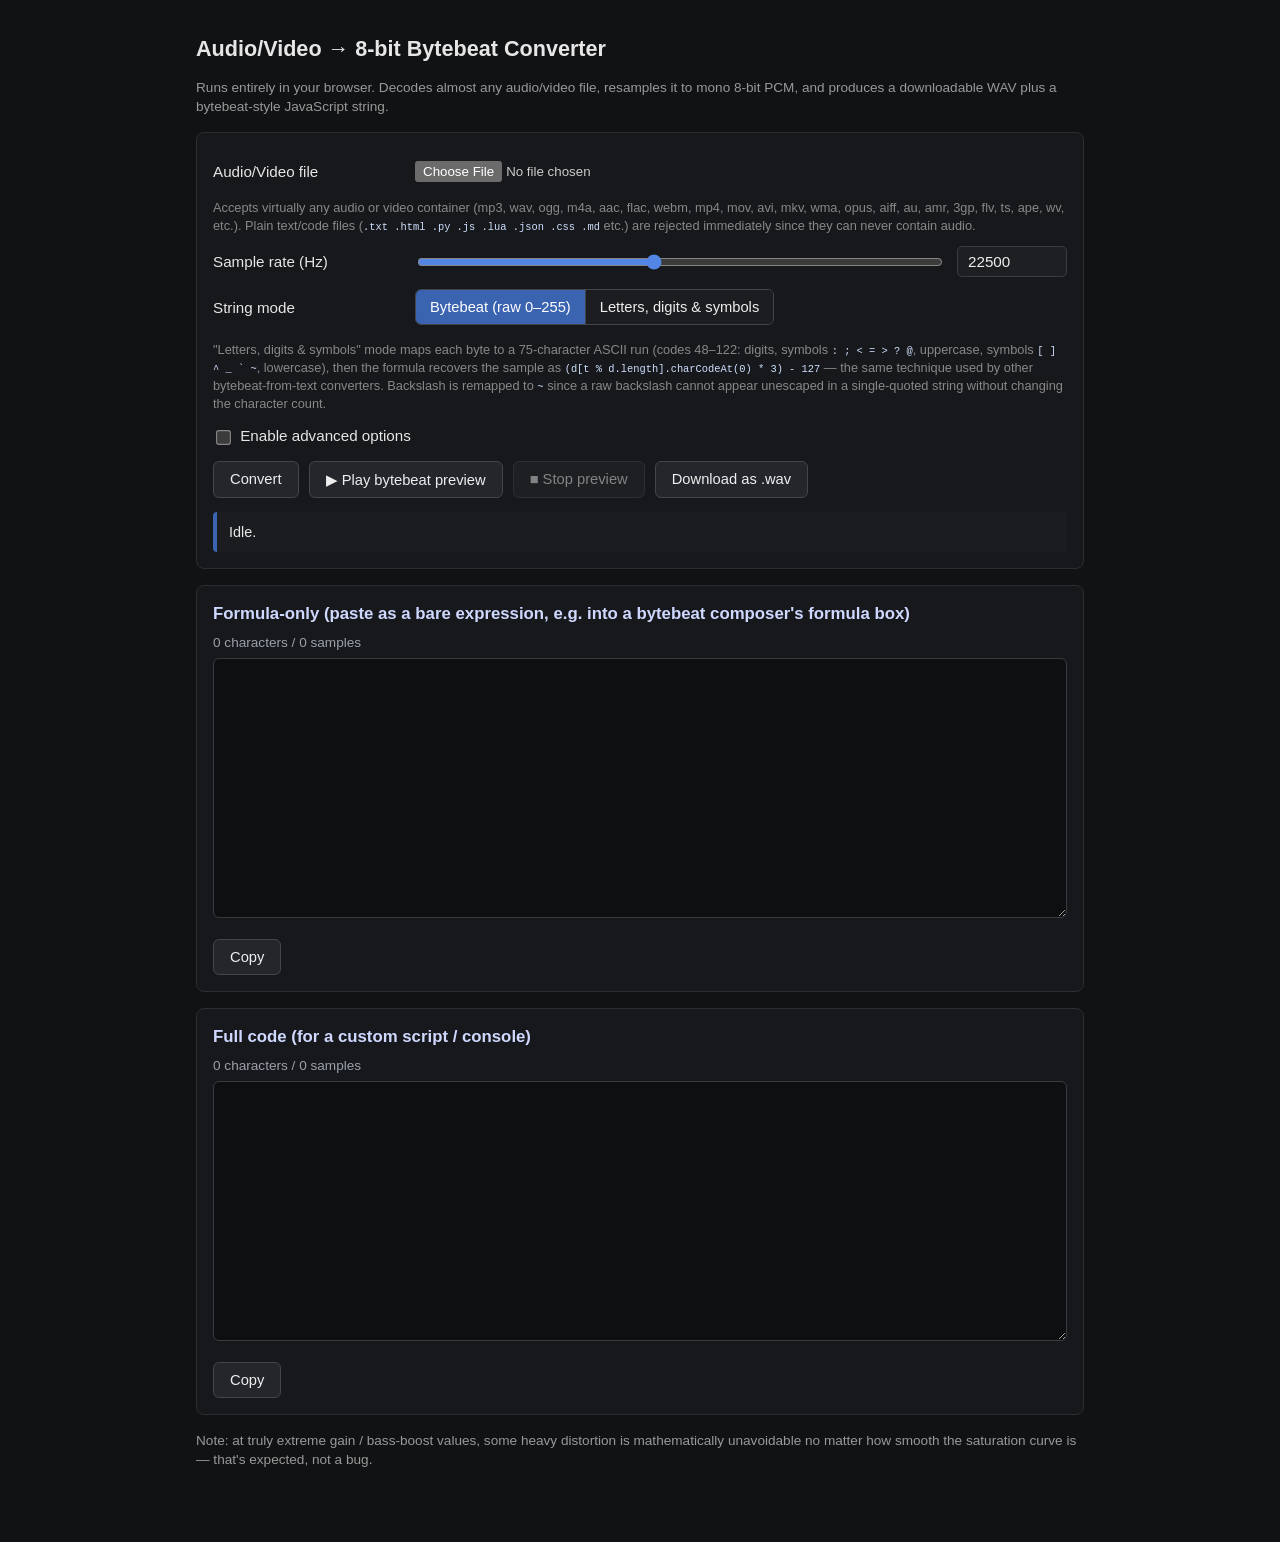
==== commit 527fe74c: "Update index.html" ====
--- a/index.html
+++ b/index.html
@@ -134,7 +134,15 @@
 
   <div class="row">
     <label for="fileInput">Audio/Video file</label>
-    <input type="file" id="fileInput" accept="audio/*,video/*">
+    <input type="file" id="fileInput">
+  </div>
+  <div class="row">
+    <span class="note">
+      Accepts virtually any audio or video container (mp3, wav, ogg, m4a, aac, flac, webm, mp4, mov, avi, mkv,
+      wma, opus, aiff, au, amr, 3gp, flv, ts, ape, wv, etc.). Plain text/code files
+      (<code>.txt .html .py .js .lua .json .css .md</code> etc.) are rejected immediately since they can never
+      contain audio.
+    </span>
   </div>
 
   <div class="row">
@@ -152,14 +160,11 @@
   </div>
   <div class="row">
     <span class="note">
-      "Letters, digits &amp; symbols" mode maps each byte to a contiguous ASCII run from <code>'0'</code> (code 48)
-      through <code>'z'</code> (code 122) — 75 characters total: digits, then symbols <code>: ; &lt; = &gt; ? @</code>,
-      then uppercase letters, then symbols <code>[ ] ^ _ ` ~</code>, then lowercase letters. This is the same
-      linear mapping idea as <code>chr(int((value+1)*37+48))</code>, adapted for 0–255 byte input. The second
-      symbol band sits near the middle of the range, so symbols appear reliably even in quiet/silent audio.
-      Only <code>\\</code> (backslash) is remapped — to <code>~</code> — since a raw backslash inside a
-      single-quoted JS string starts an escape sequence and would silently change the parsed string's length,
-      breaking the "1 character = 1 sample" guarantee.
+      "Letters, digits &amp; symbols" mode maps each byte to a 75-character ASCII run (codes 48–122: digits,
+      symbols <code>: ; &lt; = &gt; ? @</code>, uppercase, symbols <code>[ ] ^ _ ` ~</code>, lowercase), then the
+      formula recovers the sample as <code>(d[t % d.length].charCodeAt(0) * 3) - 127</code> — the same technique
+      used by other bytebeat-from-text converters. Backslash is remapped to <code>~</code> since a raw backslash
+      cannot appear unescaped in a single-quoted string without changing the character count.
     </span>
   </div>
   <div class="composition" id="compositionBox"></div>
@@ -240,6 +245,34 @@
 
   function setStatus(msg){ statusEl.textContent = msg; }
 
+  // ---------- blocked text/code file extensions ----------
+  // These can never contain audio/video, so we reject them immediately
+  // instead of wasting time attempting decode + ffmpeg.wasm fallback.
+  // Note: '.ts' is deliberately NOT included here — it's ambiguous
+  // (TypeScript source vs. MPEG Transport Stream video), and blocking it
+  // would break legitimate .ts video files.
+  const BLOCKED_TEXT_EXTENSIONS = new Set([
+    'txt','html','htm','css','scss','less','js','jsx','mjs','cjs','tsx',
+    'py','lua','java','c','cpp','h','hpp','cs','rb','go','rs','php','sql',
+    'json','xml','yaml','yml','md','markdown','ini','cfg','conf',
+    'sh','bat','ps1','csv','log','svg'
+  ]);
+  function getExtension(filename){
+    const m = /\.([a-z0-9]+)$/i.exec(filename || '');
+    return m ? m[1].toLowerCase() : '';
+  }
+  function isBlockedTextFile(file){
+    return BLOCKED_TEXT_EXTENSIONS.has(getExtension(file.name));
+  }
+
+  fileInput.addEventListener('change', () => {
+    const file = fileInput.files[0];
+    if (file && isBlockedTextFile(file)){
+      setStatus('".' + getExtension(file.name) + '" is a text/code file, not audio or video, and cannot be converted. Please choose an audio or video file.');
+      fileInput.value = '';
+    }
+  });
+
   // ---------- sample rate slider/number sync ----------
   function clampRate(v){
     v = Math.round(v);
@@ -405,30 +438,15 @@
     return arr.join('');
   }
 
-  // Mode 2: "Letters, digits & symbols" — ported from a reference
-  // implementation's mapping idea: chr(int((value + 1) * 37 + 48)),
-  // which for a float sample in roughly [-1, 1] produces a contiguous
-  // ASCII run from code 48 ('0') to code 122 ('z'). We adapt this for
-  // our 0-255 byte pipeline as: code = 48 + floor(byte * 75 / 256).
-  //
-  // This contiguous range naturally contains TWO symbol bands in
-  // standard ASCII order:
-  //   codes 58-64: : ; < = > ? @      (between digits and uppercase)
-  //   codes 91-96: [ \ ] ^ _ `        (between uppercase and lowercase)
-  // The second band lands near the middle of the 75-level range, i.e.
-  // close to byte value ~160 — near where quiet/near-silent audio
-  // (byte ~128) actually falls — so symbols show up reliably in normal
-  // audio, not just at rare extremes.
-  //
-  // The reference implementation attempted to escape a literal
-  // backslash (code 92, which falls inside this range) by calling
-  // .replace() on each single character — that can never match a
-  // 2-character pattern, so it never actually worked, and would have
-  // let raw backslashes leak into a double-quoted JS string (silently
-  // corrupting length once parsed). Since escaping adds a character
-  // and breaks our strict 1-char-per-sample rule anyway, we instead
-  // REMAP backslash to '~' (a safe symbol not otherwise in this range),
-  // keeping the set at exactly 75 safe, readable characters.
+  // Mode 2: "Letters, digits & symbols" — contiguous ASCII run from code
+  // 48 ('0') to 122 ('z'), 75 characters total. This naturally contains
+  // two symbol bands at their normal ASCII positions:
+  //   codes 58-64: : ; < = > ? @
+  //   codes 91-96: [ \ ] ^ _ `
+  // Backslash (code 92) is remapped to '~' since it cannot appear
+  // unescaped inside a single-quoted JS string without adding an extra
+  // character, which would break the strict "1 character = 1 sample"
+  // guarantee.
   function buildLettersDigitsSymbolsCharset(){
     const chars = [];
     for (let code = 48; code <= 122; code++){
@@ -439,9 +457,6 @@
     return chars.join('');
   }
   const CHARSET_LETTERS_SYMBOLS = buildLettersDigitsSymbolsCharset();
-
-  // Actual symbol characters present in the charset above (for the
-  // composition readout only).
   const SYMBOL_SET = new Set([':',';','<','=','>','?','@','[',']','^','_','`','~']);
 
   function toQuantizedString(bytes, charset){
@@ -463,7 +478,7 @@
   }
 
   function modeLabelFor(mode){
-    if (mode === 'letters') return 'Letters, digits & symbols (' + CHARSET_LETTERS_SYMBOLS.length + '-char ASCII 48-122 run, \\ remapped to ~)';
+    if (mode === 'letters') return 'Letters, digits & symbols (75-char ASCII 48-122 run, \\ remapped to ~)';
     return 'Bytebeat (raw 0-255)';
   }
 
@@ -504,12 +519,24 @@
     const len = str.length;
     const modeLabel = modeLabelFor(currentMode);
 
-    formulaOutput.value = "'" + str + "'.charCodeAt(t % " + len + ")";
-    fullOutput.value =
-      "a = '" + str + "';\n" +
-      "// sample rate: " + window.__sampleRate + " Hz\n" +
-      "// mode: " + modeLabel + "\n" +
-      "// t => a.charCodeAt(t % a.length)";
+    if (currentMode === 'letters'){
+      // Formula-only: self-contained comma-operator expression, using
+      // variable "d" (short for "data"), matching the requested pattern:
+      // (d[t % d.length].charCodeAt(0) * 3) - 127
+      formulaOutput.value = "d='" + str + "',(d[t%d.length].charCodeAt(0)*3)-127";
+      fullOutput.value =
+        "a = '" + str + "';\n" +
+        "// sample rate: " + window.__sampleRate + " Hz\n" +
+        "// mode: " + modeLabel + "\n" +
+        "// t => (a[t % a.length].charCodeAt(0) * 3) - 127";
+    } else {
+      formulaOutput.value = "'" + str + "'.charCodeAt(t % " + len + ")";
+      fullOutput.value =
+        "a = '" + str + "';\n" +
+        "// sample rate: " + window.__sampleRate + " Hz\n" +
+        "// mode: " + modeLabel + "\n" +
+        "// t => a.charCodeAt(t % a.length)";
+    }
 
     countFormula.textContent = len + ' characters / ' + bytes.length + ' samples';
     countFull.textContent = len + ' characters / ' + bytes.length + ' samples';
@@ -627,6 +654,10 @@
   async function convert(){
     const file = fileInput.files[0];
     if (!file){ setStatus('Please choose a file.'); return; }
+    if (isBlockedTextFile(file)){
+      setStatus('".' + getExtension(file.name) + '" is a text/code file, not audio or video, and cannot be converted. Please choose an audio or video file.');
+      return;
+    }
     stopPreview();
     convertBtn.disabled = true;
     try {
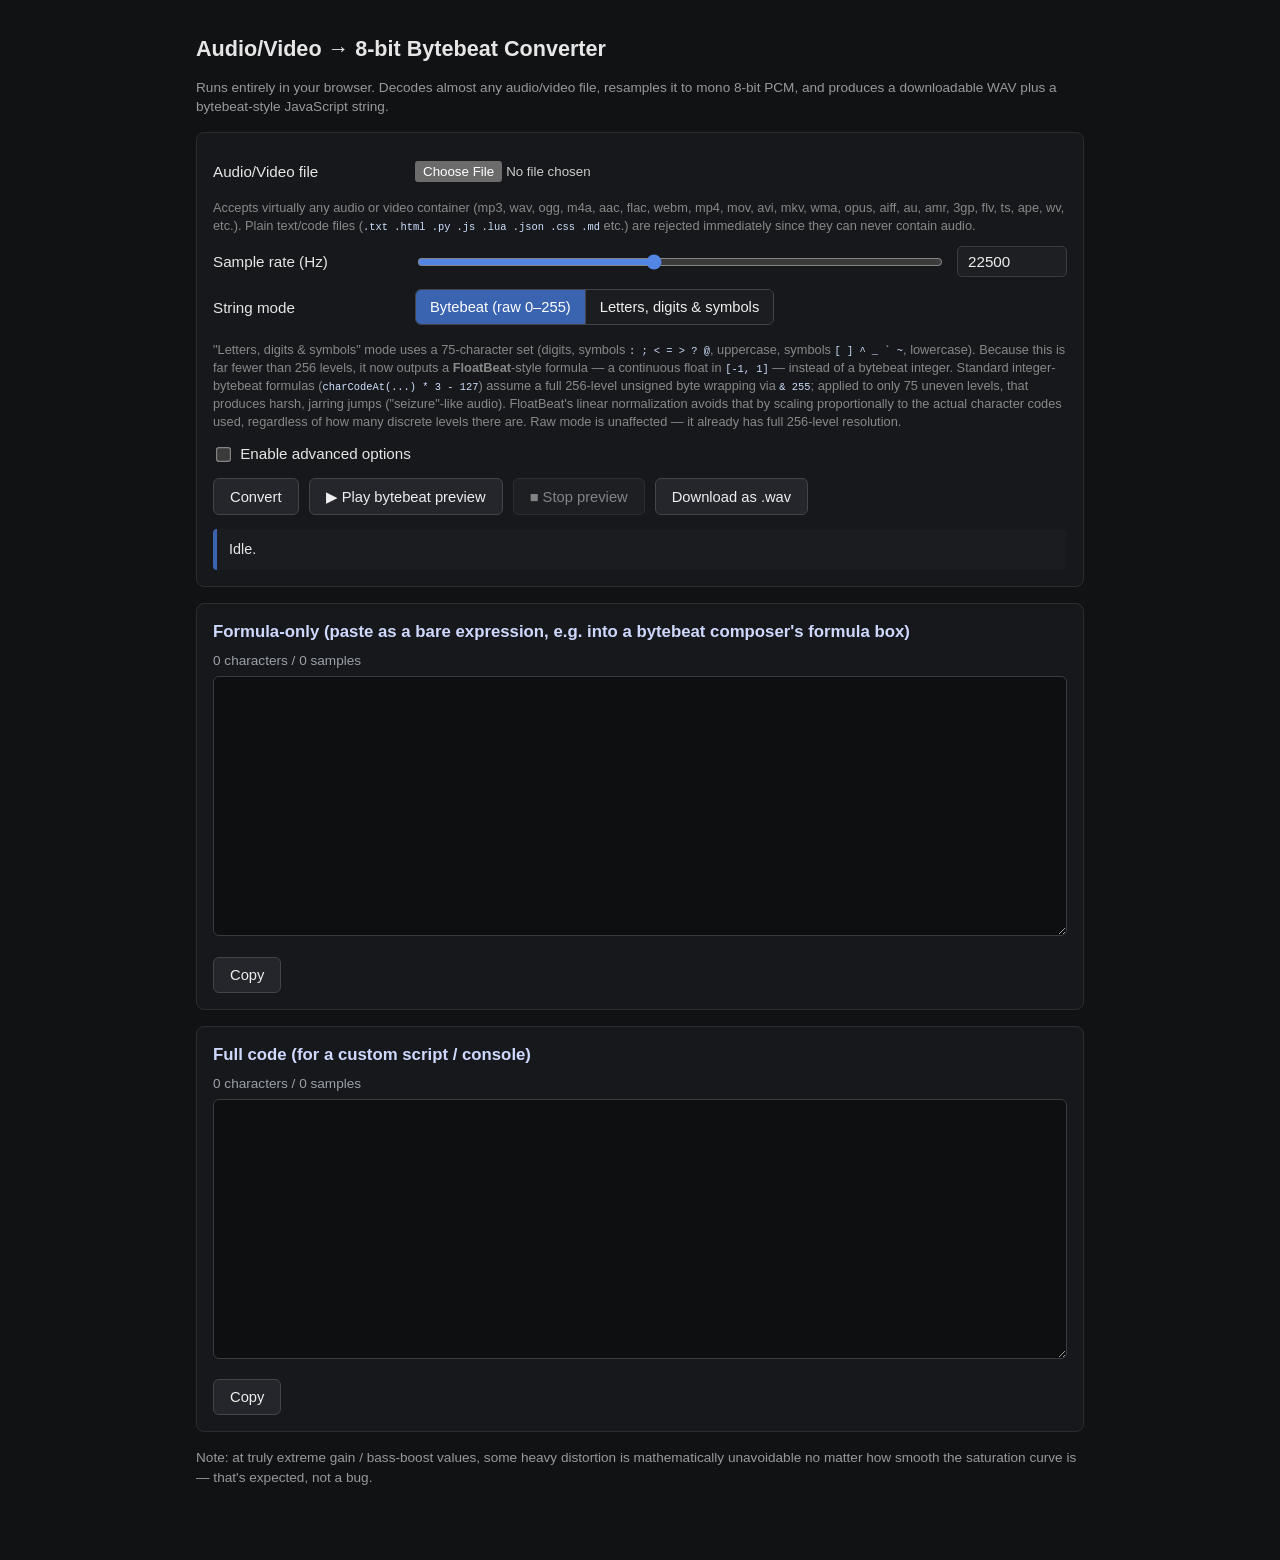
==== commit ba6118cd: "Update index.html" ====
--- a/index.html
+++ b/index.html
@@ -160,11 +160,14 @@
   </div>
   <div class="row">
     <span class="note">
-      "Letters, digits &amp; symbols" mode maps each byte to a 75-character ASCII run (codes 48–122: digits,
-      symbols <code>: ; &lt; = &gt; ? @</code>, uppercase, symbols <code>[ ] ^ _ ` ~</code>, lowercase), then the
-      formula recovers the sample as <code>(d[t % d.length].charCodeAt(0) * 3) - 127</code> — the same technique
-      used by other bytebeat-from-text converters. Backslash is remapped to <code>~</code> since a raw backslash
-      cannot appear unescaped in a single-quoted string without changing the character count.
+      "Letters, digits &amp; symbols" mode uses a 75-character set (digits, symbols
+      <code>: ; &lt; = &gt; ? @</code>, uppercase, symbols <code>[ ] ^ _ ` ~</code>, lowercase). Because this is
+      far fewer than 256 levels, it now outputs a <b>FloatBeat</b>-style formula — a continuous float in
+      <code>[-1, 1]</code> — instead of a bytebeat integer. Standard integer-bytebeat formulas
+      (<code>charCodeAt(...) * 3 - 127</code>) assume a full 256-level unsigned byte wrapping via <code>&amp; 255</code>;
+      applied to only 75 uneven levels, that produces harsh, jarring jumps ("seizure"-like audio). FloatBeat's
+      linear normalization avoids that by scaling proportionally to the actual character codes used, regardless
+      of how many discrete levels there are. Raw mode is unaffected — it already has full 256-level resolution.
     </span>
   </div>
   <div class="composition" id="compositionBox"></div>
@@ -246,11 +249,6 @@
   function setStatus(msg){ statusEl.textContent = msg; }
 
   // ---------- blocked text/code file extensions ----------
-  // These can never contain audio/video, so we reject them immediately
-  // instead of wasting time attempting decode + ffmpeg.wasm fallback.
-  // Note: '.ts' is deliberately NOT included here — it's ambiguous
-  // (TypeScript source vs. MPEG Transport Stream video), and blocking it
-  // would break legitimate .ts video files.
   const BLOCKED_TEXT_EXTENSIONS = new Set([
     'txt','html','htm','css','scss','less','js','jsx','mjs','cjs','tsx',
     'py','lua','java','c','cpp','h','hpp','cs','rb','go','rs','php','sql',
@@ -303,7 +301,7 @@
       modeSeg.querySelectorAll('button').forEach(b => b.classList.remove('active'));
       btn.classList.add('active');
       currentMode = btn.dataset.mode;
-      renderOutputs(); // re-render immediately from the last converted bytes, no reconversion needed
+      renderOutputs();
     });
   });
 
@@ -351,7 +349,6 @@
   }
 
   function makeSaturationCurve(){
-    // Smooth tanh-based soft saturation, normalized so endpoints map to +-1
     const n = 1024;
     const curve = new Float32Array(n);
     const k = 1.2;
@@ -427,7 +424,7 @@
   // Mode 1: raw bytes mapped straight to char codes 0-255, with only the
   // 4 characters that would break a single-quoted single-line JS string
   // literal remapped to a nearby safe code.
-  const UNSAFE_MAP = { 39: 38, 92: 91, 10: 9, 13: 12 }; // ' \ LF CR -> nearby safe codes
+  const UNSAFE_MAP = { 39: 38, 92: 91, 10: 9, 13: 12 };
   function toRawSafeString(bytes){
     const arr = new Array(bytes.length);
     for (let i = 0; i < bytes.length; i++){
@@ -439,14 +436,9 @@
   }
 
   // Mode 2: "Letters, digits & symbols" — contiguous ASCII run from code
-  // 48 ('0') to 122 ('z'), 75 characters total. This naturally contains
-  // two symbol bands at their normal ASCII positions:
-  //   codes 58-64: : ; < = > ? @
-  //   codes 91-96: [ \ ] ^ _ `
-  // Backslash (code 92) is remapped to '~' since it cannot appear
-  // unescaped inside a single-quoted JS string without adding an extra
-  // character, which would break the strict "1 character = 1 sample"
-  // guarantee.
+  // 48 ('0') to 122 ('z'), 75 characters. Backslash (code 92) is
+  // remapped to '~' (code 126) since it can't appear unescaped inside a
+  // single-quoted JS string without adding a character.
   function buildLettersDigitsSymbolsCharset(){
     const chars = [];
     for (let code = 48; code <= 122; code++){
@@ -458,6 +450,15 @@
   }
   const CHARSET_LETTERS_SYMBOLS = buildLettersDigitsSymbolsCharset();
   const SYMBOL_SET = new Set([':',';','<','=','>','?','@','[',']','^','_','`','~']);
+
+  // Precompute the actual min/max character codes present in the
+  // charset (accounting for the '~' remap, which is OUTSIDE the 48-122
+  // run) so the FloatBeat normalization below is always exactly correct.
+  const CHARSET_CODES = CHARSET_LETTERS_SYMBOLS.split('').map(c => c.charCodeAt(0));
+  const CHARSET_MIN_CODE = Math.min.apply(null, CHARSET_CODES);
+  const CHARSET_MAX_CODE = Math.max.apply(null, CHARSET_CODES);
+  const CHARSET_MID = (CHARSET_MIN_CODE + CHARSET_MAX_CODE) / 2;
+  const CHARSET_HALF_RANGE = (CHARSET_MAX_CODE - CHARSET_MIN_CODE) / 2;
 
   function toQuantizedString(bytes, charset){
     const n = charset.length;
@@ -471,19 +472,16 @@
     return arr.join('');
   }
 
-  // Single, unambiguous dispatch point used everywhere a string is generated.
   function encodeForMode(bytes, mode){
     if (mode === 'letters') return toQuantizedString(bytes, CHARSET_LETTERS_SYMBOLS);
-    return toRawSafeString(bytes); // default / 'raw'
+    return toRawSafeString(bytes);
   }
 
   function modeLabelFor(mode){
-    if (mode === 'letters') return 'Letters, digits & symbols (75-char ASCII 48-122 run, \\ remapped to ~)';
+    if (mode === 'letters') return 'Letters, digits & symbols (75-char set, FloatBeat formula)';
     return 'Bytebeat (raw 0-255)';
   }
 
-  // Measures the ACTUAL composition of a generated string, so it can be
-  // displayed as concrete proof that symbols really are present.
   function computeComposition(str){
     let symbols = 0, digits = 0, upper = 0, lower = 0, other = 0;
     for (let i = 0; i < str.length; i++){
@@ -520,15 +518,19 @@
     const modeLabel = modeLabelFor(currentMode);
 
     if (currentMode === 'letters'){
-      // Formula-only: self-contained comma-operator expression, using
-      // variable "d" (short for "data"), matching the requested pattern:
-      // (d[t % d.length].charCodeAt(0) * 3) - 127
-      formulaOutput.value = "d='" + str + "',(d[t%d.length].charCodeAt(0)*3)-127";
+      // FloatBeat formula: normalizes the character code to a continuous
+      // float in [-1, 1] based on the ACTUAL min/max codes present in
+      // this charset (accounts for the '~' remap). This avoids the
+      // harsh, uneven jumps that a "* 3 - 127" integer-bytebeat mapping
+      // produces when there are far fewer than 256 discrete levels.
+      formulaOutput.value =
+        "d='" + str + "',(d.charCodeAt(t%d.length)-" + CHARSET_MID + ")/" + CHARSET_HALF_RANGE;
       fullOutput.value =
         "a = '" + str + "';\n" +
         "// sample rate: " + window.__sampleRate + " Hz\n" +
         "// mode: " + modeLabel + "\n" +
-        "// t => (a[t % a.length].charCodeAt(0) * 3) - 127";
+        "// FloatBeat: t => (a.charCodeAt(t % a.length) - " + CHARSET_MID + ") / " + CHARSET_HALF_RANGE + "\n" +
+        "// (returns a float in [-1, 1] — use with a FloatBeat-capable player, not raw integer bytebeat)";
     } else {
       formulaOutput.value = "'" + str + "'.charCodeAt(t % " + len + ")";
       fullOutput.value =
@@ -570,13 +572,13 @@
     view.setUint32(4, 36 + bytes.length, true);
     writeAsciiString(view, 8, 'WAVE');
     writeAsciiString(view, 12, 'fmt ');
-    view.setUint32(16, 16, true);       // fmt chunk size
-    view.setUint16(20, 1, true);        // PCM format
-    view.setUint16(22, 1, true);        // mono
+    view.setUint32(16, 16, true);
+    view.setUint16(20, 1, true);
+    view.setUint16(22, 1, true);
     view.setUint32(24, sampleRate, true);
-    view.setUint32(28, sampleRate * 1 * 1, true); // byte rate
-    view.setUint16(32, 1, true);        // block align
-    view.setUint16(34, 8, true);        // bits per sample
+    view.setUint32(28, sampleRate * 1 * 1, true);
+    view.setUint16(32, 1, true);
+    view.setUint16(34, 8, true);
     writeAsciiString(view, 36, 'data');
     view.setUint32(40, bytes.length, true);
 
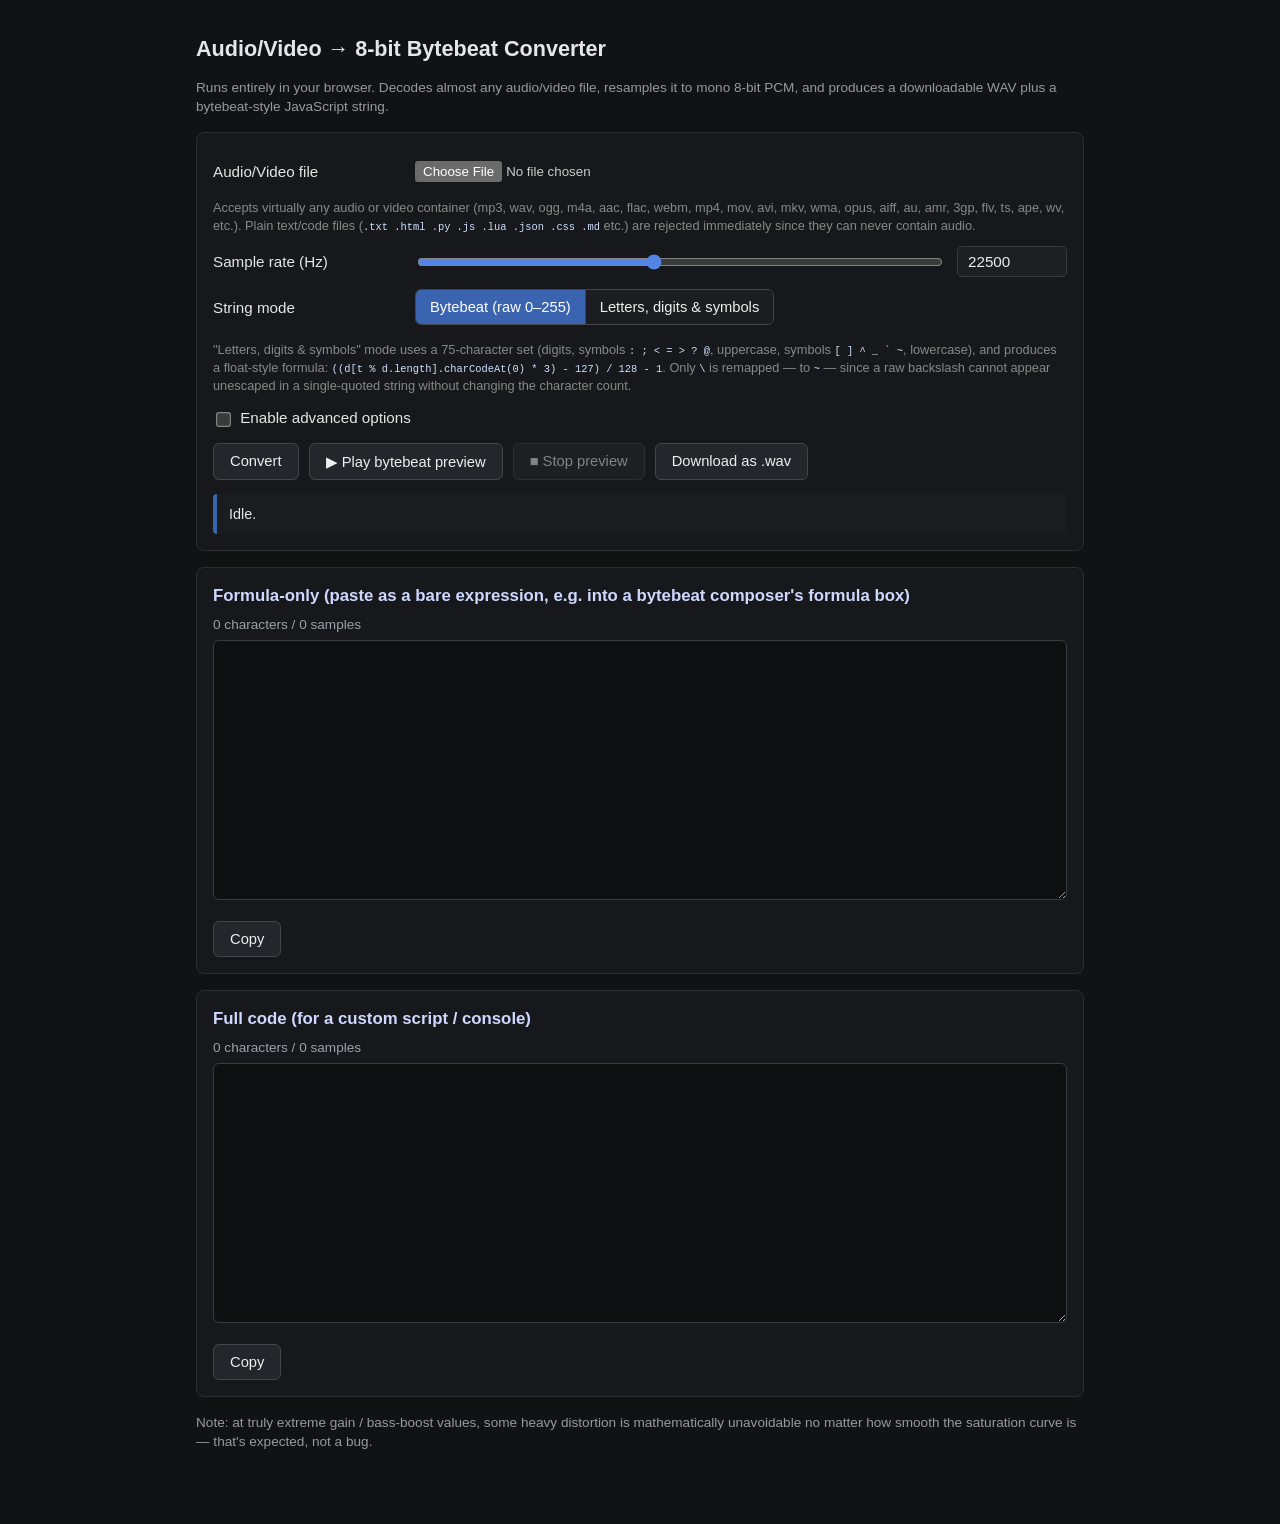
==== commit 90eece91: "Update index.html" ====
--- a/index.html
+++ b/index.html
@@ -161,13 +161,10 @@
   <div class="row">
     <span class="note">
       "Letters, digits &amp; symbols" mode uses a 75-character set (digits, symbols
-      <code>: ; &lt; = &gt; ? @</code>, uppercase, symbols <code>[ ] ^ _ ` ~</code>, lowercase). Because this is
-      far fewer than 256 levels, it now outputs a <b>FloatBeat</b>-style formula — a continuous float in
-      <code>[-1, 1]</code> — instead of a bytebeat integer. Standard integer-bytebeat formulas
-      (<code>charCodeAt(...) * 3 - 127</code>) assume a full 256-level unsigned byte wrapping via <code>&amp; 255</code>;
-      applied to only 75 uneven levels, that produces harsh, jarring jumps ("seizure"-like audio). FloatBeat's
-      linear normalization avoids that by scaling proportionally to the actual character codes used, regardless
-      of how many discrete levels there are. Raw mode is unaffected — it already has full 256-level resolution.
+      <code>: ; &lt; = &gt; ? @</code>, uppercase, symbols <code>[ ] ^ _ ` ~</code>, lowercase), and produces a
+      float-style formula: <code>((d[t % d.length].charCodeAt(0) * 3) - 127) / 128 - 1</code>. Only
+      <code>\</code> is remapped — to <code>~</code> — since a raw backslash cannot appear unescaped in a
+      single-quoted string without changing the character count.
     </span>
   </div>
   <div class="composition" id="compositionBox"></div>
@@ -218,7 +215,6 @@
 (function(){
   'use strict';
 
-  // ---------- DOM refs ----------
   const fileInput = document.getElementById('fileInput');
   const sampleRateSlider = document.getElementById('sampleRateSlider');
   const sampleRateNumber = document.getElementById('sampleRateNumber');
@@ -242,13 +238,12 @@
   const copyFullBtn = document.getElementById('copyFullBtn');
   const compositionBox = document.getElementById('compositionBox');
 
-  let currentMode = 'raw'; // 'raw' | 'letters'
+  let currentMode = 'raw';
   let previewCtx = null;
   let previewSource = null;
 
   function setStatus(msg){ statusEl.textContent = msg; }
 
-  // ---------- blocked text/code file extensions ----------
   const BLOCKED_TEXT_EXTENSIONS = new Set([
     'txt','html','htm','css','scss','less','js','jsx','mjs','cjs','tsx',
     'py','lua','java','c','cpp','h','hpp','cs','rb','go','rs','php','sql',
@@ -271,7 +266,6 @@
     }
   });
 
-  // ---------- sample rate slider/number sync ----------
   function clampRate(v){
     v = Math.round(v);
     if (isNaN(v)) v = 22500;
@@ -295,7 +289,6 @@
   });
   function getSampleRate(){ return clampRate(parseInt(sampleRateNumber.value, 10)); }
 
-  // ---------- mode segmented buttons ----------
   modeSeg.querySelectorAll('button').forEach(btn => {
     btn.addEventListener('click', () => {
       modeSeg.querySelectorAll('button').forEach(b => b.classList.remove('active'));
@@ -305,7 +298,6 @@
     });
   });
 
-  // ---------- advanced options gating ----------
   advancedCheckbox.addEventListener('change', () => {
     const show = advancedCheckbox.checked;
     volumeRow.classList.toggle('hidden', !show);
@@ -315,7 +307,6 @@
     bassDbInput.disabled = !bassCheckbox.checked;
   });
 
-  // ---------- helpers ----------
   function downmixToMono(buffer){
     const channels = buffer.numberOfChannels;
     const length = buffer.length;
@@ -380,7 +371,6 @@
     });
   }
 
-  // ---------- ffmpeg.wasm fallback (lazy-loaded) ----------
   let ffmpegInstance = null;
   function loadScript(src){
     return new Promise((resolve, reject) => {
@@ -419,11 +409,6 @@
     return await decodeAudioDataAsync(ctx, wavBuffer);
   }
 
-  // ---------- string encoding ----------
-
-  // Mode 1: raw bytes mapped straight to char codes 0-255, with only the
-  // 4 characters that would break a single-quoted single-line JS string
-  // literal remapped to a nearby safe code.
   const UNSAFE_MAP = { 39: 38, 92: 91, 10: 9, 13: 12 };
   function toRawSafeString(bytes){
     const arr = new Array(bytes.length);
@@ -435,10 +420,6 @@
     return arr.join('');
   }
 
-  // Mode 2: "Letters, digits & symbols" — contiguous ASCII run from code
-  // 48 ('0') to 122 ('z'), 75 characters. Backslash (code 92) is
-  // remapped to '~' (code 126) since it can't appear unescaped inside a
-  // single-quoted JS string without adding a character.
   function buildLettersDigitsSymbolsCharset(){
     const chars = [];
     for (let code = 48; code <= 122; code++){
@@ -450,15 +431,6 @@
   }
   const CHARSET_LETTERS_SYMBOLS = buildLettersDigitsSymbolsCharset();
   const SYMBOL_SET = new Set([':',';','<','=','>','?','@','[',']','^','_','`','~']);
-
-  // Precompute the actual min/max character codes present in the
-  // charset (accounting for the '~' remap, which is OUTSIDE the 48-122
-  // run) so the FloatBeat normalization below is always exactly correct.
-  const CHARSET_CODES = CHARSET_LETTERS_SYMBOLS.split('').map(c => c.charCodeAt(0));
-  const CHARSET_MIN_CODE = Math.min.apply(null, CHARSET_CODES);
-  const CHARSET_MAX_CODE = Math.max.apply(null, CHARSET_CODES);
-  const CHARSET_MID = (CHARSET_MIN_CODE + CHARSET_MAX_CODE) / 2;
-  const CHARSET_HALF_RANGE = (CHARSET_MAX_CODE - CHARSET_MIN_CODE) / 2;
 
   function toQuantizedString(bytes, charset){
     const n = charset.length;
@@ -478,7 +450,7 @@
   }
 
   function modeLabelFor(mode){
-    if (mode === 'letters') return 'Letters, digits & symbols (75-char set, FloatBeat formula)';
+    if (mode === 'letters') return 'Letters, digits & symbols (75-char set)';
     return 'Bytebeat (raw 0-255)';
   }
 
@@ -518,19 +490,13 @@
     const modeLabel = modeLabelFor(currentMode);
 
     if (currentMode === 'letters'){
-      // FloatBeat formula: normalizes the character code to a continuous
-      // float in [-1, 1] based on the ACTUAL min/max codes present in
-      // this charset (accounts for the '~' remap). This avoids the
-      // harsh, uneven jumps that a "* 3 - 127" integer-bytebeat mapping
-      // produces when there are far fewer than 256 discrete levels.
       formulaOutput.value =
-        "d='" + str + "',(d.charCodeAt(t%d.length)-" + CHARSET_MID + ")/" + CHARSET_HALF_RANGE;
+        "d='" + str + "',((d[t%d.length].charCodeAt(0)*3)-127)/128-1";
       fullOutput.value =
         "a = '" + str + "';\n" +
         "// sample rate: " + window.__sampleRate + " Hz\n" +
         "// mode: " + modeLabel + "\n" +
-        "// FloatBeat: t => (a.charCodeAt(t % a.length) - " + CHARSET_MID + ") / " + CHARSET_HALF_RANGE + "\n" +
-        "// (returns a float in [-1, 1] — use with a FloatBeat-capable player, not raw integer bytebeat)";
+        "// t => ((a[t % a.length].charCodeAt(0) * 3) - 127) / 128 - 1";
     } else {
       formulaOutput.value = "'" + str + "'.charCodeAt(t % " + len + ")";
       fullOutput.value =
@@ -558,7 +524,6 @@
     }
   }
 
-  // ---------- WAV export ----------
   function writeAsciiString(view, offset, str){
     for (let i = 0; i < str.length; i++) view.setUint8(offset + i, str.charCodeAt(i));
   }
@@ -593,7 +558,6 @@
     setTimeout(() => URL.revokeObjectURL(url), 2000);
   }
 
-  // ---------- preview playback ----------
   function stopPreview(){
     if (previewSource){
       try { previewSource.onended = null; previewSource.stop(); } catch(e){}
@@ -652,7 +616,6 @@
     setStatus('Playing preview...');
   }
 
-  // ---------- main conversion pipeline ----------
   async function convert(){
     const file = fileInput.files[0];
     if (!file){ setStatus('Please choose a file.'); return; }
@@ -754,7 +717,6 @@
     }
   }
 
-  // ---------- copy buttons ----------
   async function copyText(el){
     try {
       await navigator.clipboard.writeText(el.value);
@@ -766,7 +728,6 @@
     }
   }
 
-  // ---------- wire up ----------
   convertBtn.addEventListener('click', convert);
   playBtn.addEventListener('click', playPreview);
   stopBtn.addEventListener('click', stopPreview);
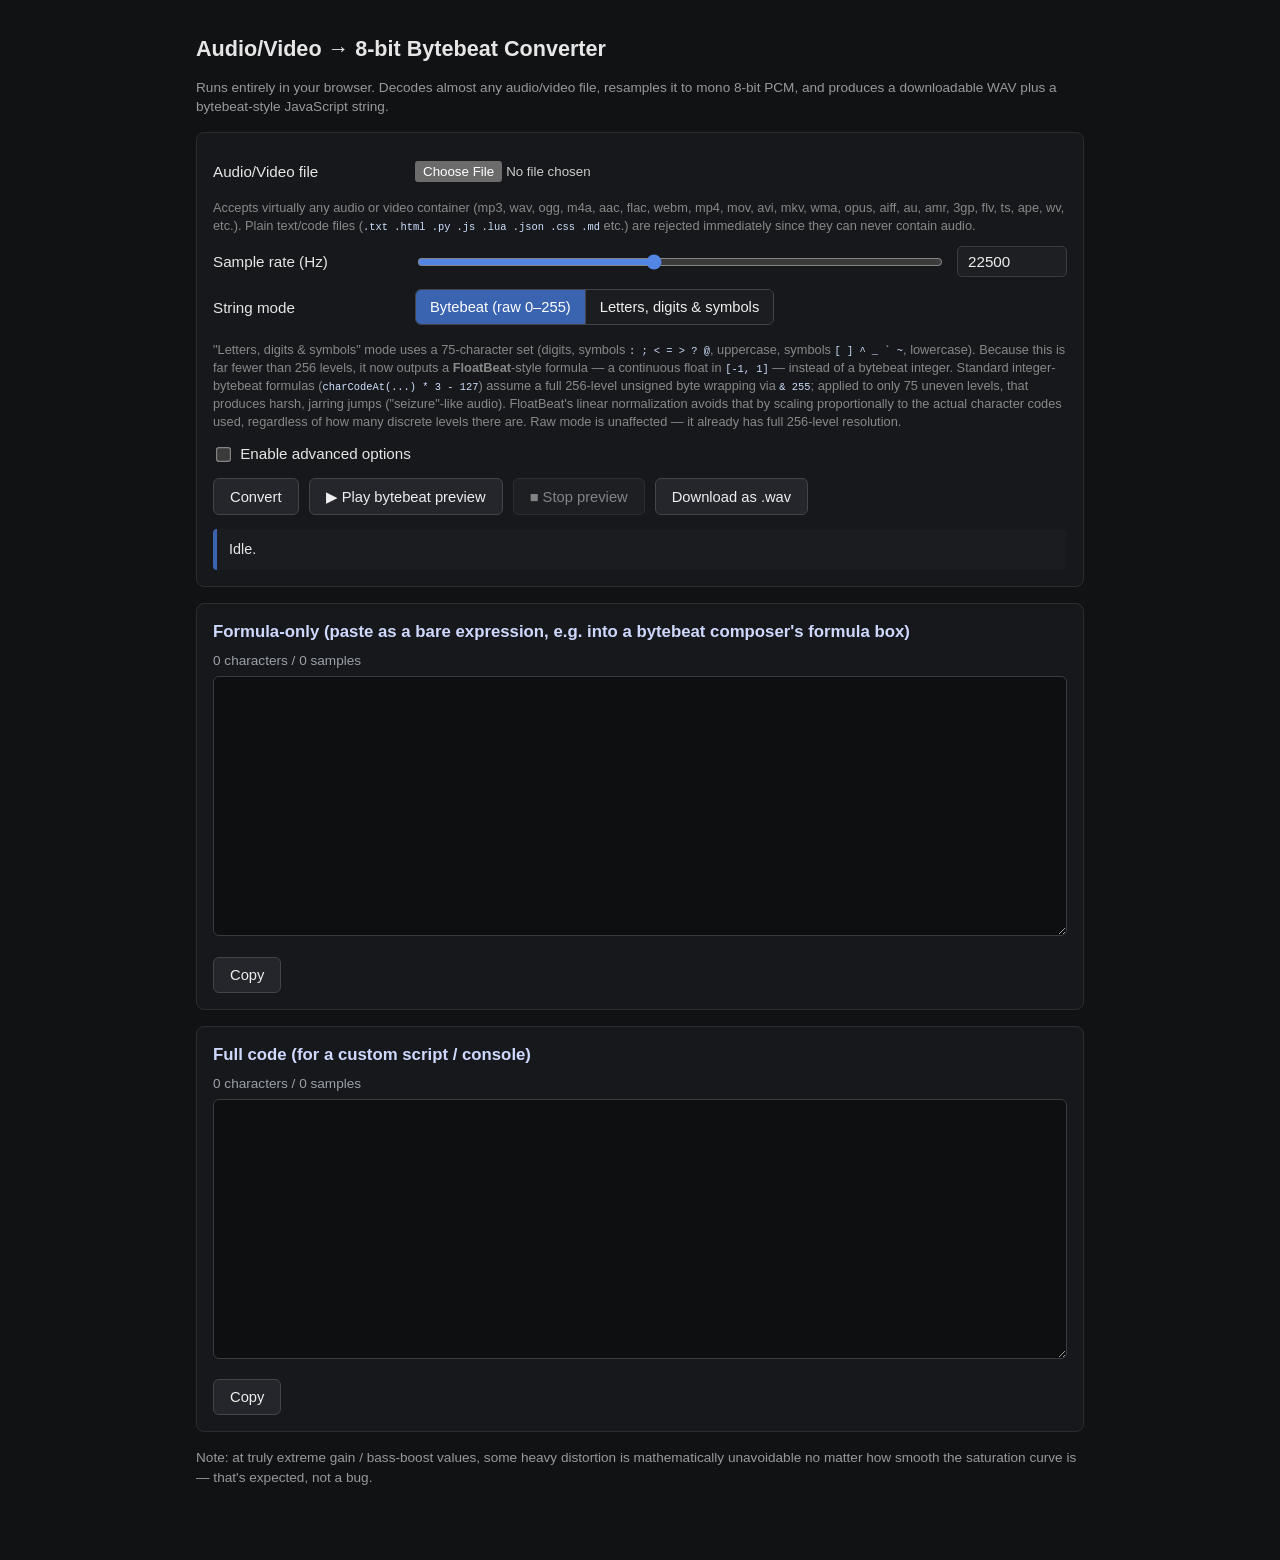
==== commit 6dfc3f55: "Update index.html" ====
--- a/index.html
+++ b/index.html
@@ -161,10 +161,13 @@
   <div class="row">
     <span class="note">
       "Letters, digits &amp; symbols" mode uses a 75-character set (digits, symbols
-      <code>: ; &lt; = &gt; ? @</code>, uppercase, symbols <code>[ ] ^ _ ` ~</code>, lowercase), and produces a
-      float-style formula: <code>((d[t % d.length].charCodeAt(0) * 3) - 127) / 128 - 1</code>. Only
-      <code>\</code> is remapped — to <code>~</code> — since a raw backslash cannot appear unescaped in a
-      single-quoted string without changing the character count.
+      <code>: ; &lt; = &gt; ? @</code>, uppercase, symbols <code>[ ] ^ _ ` ~</code>, lowercase). Because this is
+      far fewer than 256 levels, it now outputs a <b>FloatBeat</b>-style formula — a continuous float in
+      <code>[-1, 1]</code> — instead of a bytebeat integer. Standard integer-bytebeat formulas
+      (<code>charCodeAt(...) * 3 - 127</code>) assume a full 256-level unsigned byte wrapping via <code>&amp; 255</code>;
+      applied to only 75 uneven levels, that produces harsh, jarring jumps ("seizure"-like audio). FloatBeat's
+      linear normalization avoids that by scaling proportionally to the actual character codes used, regardless
+      of how many discrete levels there are. Raw mode is unaffected — it already has full 256-level resolution.
     </span>
   </div>
   <div class="composition" id="compositionBox"></div>
@@ -215,6 +218,7 @@
 (function(){
   'use strict';
 
+  // ---------- DOM refs ----------
   const fileInput = document.getElementById('fileInput');
   const sampleRateSlider = document.getElementById('sampleRateSlider');
   const sampleRateNumber = document.getElementById('sampleRateNumber');
@@ -238,12 +242,13 @@
   const copyFullBtn = document.getElementById('copyFullBtn');
   const compositionBox = document.getElementById('compositionBox');
 
-  let currentMode = 'raw';
+  let currentMode = 'raw'; // 'raw' | 'letters'
   let previewCtx = null;
   let previewSource = null;
 
   function setStatus(msg){ statusEl.textContent = msg; }
 
+  // ---------- blocked text/code file extensions ----------
   const BLOCKED_TEXT_EXTENSIONS = new Set([
     'txt','html','htm','css','scss','less','js','jsx','mjs','cjs','tsx',
     'py','lua','java','c','cpp','h','hpp','cs','rb','go','rs','php','sql',
@@ -266,6 +271,7 @@
     }
   });
 
+  // ---------- sample rate slider/number sync ----------
   function clampRate(v){
     v = Math.round(v);
     if (isNaN(v)) v = 22500;
@@ -289,6 +295,7 @@
   });
   function getSampleRate(){ return clampRate(parseInt(sampleRateNumber.value, 10)); }
 
+  // ---------- mode segmented buttons ----------
   modeSeg.querySelectorAll('button').forEach(btn => {
     btn.addEventListener('click', () => {
       modeSeg.querySelectorAll('button').forEach(b => b.classList.remove('active'));
@@ -298,6 +305,7 @@
     });
   });
 
+  // ---------- advanced options gating ----------
   advancedCheckbox.addEventListener('change', () => {
     const show = advancedCheckbox.checked;
     volumeRow.classList.toggle('hidden', !show);
@@ -307,6 +315,7 @@
     bassDbInput.disabled = !bassCheckbox.checked;
   });
 
+  // ---------- helpers ----------
   function downmixToMono(buffer){
     const channels = buffer.numberOfChannels;
     const length = buffer.length;
@@ -371,6 +380,7 @@
     });
   }
 
+  // ---------- ffmpeg.wasm fallback (lazy-loaded) ----------
   let ffmpegInstance = null;
   function loadScript(src){
     return new Promise((resolve, reject) => {
@@ -409,6 +419,11 @@
     return await decodeAudioDataAsync(ctx, wavBuffer);
   }
 
+  // ---------- string encoding ----------
+
+  // Mode 1: raw bytes mapped straight to char codes 0-255, with only the
+  // 4 characters that would break a single-quoted single-line JS string
+  // literal remapped to a nearby safe code.
   const UNSAFE_MAP = { 39: 38, 92: 91, 10: 9, 13: 12 };
   function toRawSafeString(bytes){
     const arr = new Array(bytes.length);
@@ -420,6 +435,10 @@
     return arr.join('');
   }
 
+  // Mode 2: "Letters, digits & symbols" — contiguous ASCII run from code
+  // 48 ('0') to 122 ('z'), 75 characters. Backslash (code 92) is
+  // remapped to '~' (code 126) since it can't appear unescaped inside a
+  // single-quoted JS string without adding a character.
   function buildLettersDigitsSymbolsCharset(){
     const chars = [];
     for (let code = 48; code <= 122; code++){
@@ -431,6 +450,15 @@
   }
   const CHARSET_LETTERS_SYMBOLS = buildLettersDigitsSymbolsCharset();
   const SYMBOL_SET = new Set([':',';','<','=','>','?','@','[',']','^','_','`','~']);
+
+  // Precompute the actual min/max character codes present in the
+  // charset (accounting for the '~' remap, which is OUTSIDE the 48-122
+  // run) so the FloatBeat normalization below is always exactly correct.
+  const CHARSET_CODES = CHARSET_LETTERS_SYMBOLS.split('').map(c => c.charCodeAt(0));
+  const CHARSET_MIN_CODE = Math.min.apply(null, CHARSET_CODES);
+  const CHARSET_MAX_CODE = Math.max.apply(null, CHARSET_CODES);
+  const CHARSET_MID = (CHARSET_MIN_CODE + CHARSET_MAX_CODE) / 2;
+  const CHARSET_HALF_RANGE = (CHARSET_MAX_CODE - CHARSET_MIN_CODE) / 2;
 
   function toQuantizedString(bytes, charset){
     const n = charset.length;
@@ -450,7 +478,7 @@
   }
 
   function modeLabelFor(mode){
-    if (mode === 'letters') return 'Letters, digits & symbols (75-char set)';
+    if (mode === 'letters') return 'Letters, digits & symbols (75-char set, FloatBeat formula)';
     return 'Bytebeat (raw 0-255)';
   }
 
@@ -490,13 +518,28 @@
     const modeLabel = modeLabelFor(currentMode);
 
     if (currentMode === 'letters'){
+      // FloatBeat formula: normalize the character code to a continuous float in [-1, 1]
+      // using the actual charset min/max values. Use t % d.length for correct wrapping.
+      // Recommended compact formula (paste into FloatBeat-capable players):
+      //   d='<data>', (d.charCodeAt(t % d.length) - MID) / HALF
       formulaOutput.value =
-        "d='" + str + "',((d[t%d.length].charCodeAt(0)*3)-127)/128-1";
+        "d='" + str + "',(d.charCodeAt(t % d.length)-" + CHARSET_MID + ")/" + CHARSET_HALF_RANGE;
+      // Full example with explanation and two recommended variants:
       fullOutput.value =
         "a = '" + str + "';\n" +
         "// sample rate: " + window.__sampleRate + " Hz\n" +
         "// mode: " + modeLabel + "\n" +
-        "// t => ((a[t % a.length].charCodeAt(0) * 3) - 127) / 128 - 1";
+        "// Recommended FloatBeat (direct normalized):\n" +
+        "//   t => (a.charCodeAt(t % a.length) - " + CHARSET_MID + ") / " + CHARSET_HALF_RANGE + "\n" +
+        "// Optional smoother variant (linear interpolation between adjacent chars):\n" +
+        "//   t => {\n" +
+        "//     const i = (t / 1) % a.length;                // fractional index over the table\n" +
+        "//     const i0 = Math.floor(i), i1 = (i0 + 1) % a.length;\n" +
+        "//     const f = i - i0;\n" +
+        "//     const v0 = a.charCodeAt(i0), v1 = a.charCodeAt(i1);\n" +
+        "//     return ((v0 * (1 - f) + v1 * f) - " + CHARSET_MID + ") / " + CHARSET_HALF_RANGE + ";\n" +
+        "//   }\n" +
+        "// (Both return floats in [-1, 1]; use with FloatBeat players that accept float outputs.)";
     } else {
       formulaOutput.value = "'" + str + "'.charCodeAt(t % " + len + ")";
       fullOutput.value =
@@ -524,6 +567,7 @@
     }
   }
 
+  // ---------- WAV export ----------
   function writeAsciiString(view, offset, str){
     for (let i = 0; i < str.length; i++) view.setUint8(offset + i, str.charCodeAt(i));
   }
@@ -558,6 +602,7 @@
     setTimeout(() => URL.revokeObjectURL(url), 2000);
   }
 
+  // ---------- preview playback ----------
   function stopPreview(){
     if (previewSource){
       try { previewSource.onended = null; previewSource.stop(); } catch(e){}
@@ -616,6 +661,7 @@
     setStatus('Playing preview...');
   }
 
+  // ---------- main conversion pipeline ----------
   async function convert(){
     const file = fileInput.files[0];
     if (!file){ setStatus('Please choose a file.'); return; }
@@ -717,6 +763,7 @@
     }
   }
 
+  // ---------- copy buttons ----------
   async function copyText(el){
     try {
       await navigator.clipboard.writeText(el.value);
@@ -728,6 +775,7 @@
     }
   }
 
+  // ---------- wire up ----------
   convertBtn.addEventListener('click', convert);
   playBtn.addEventListener('click', playPreview);
   stopBtn.addEventListener('click', stopPreview);
